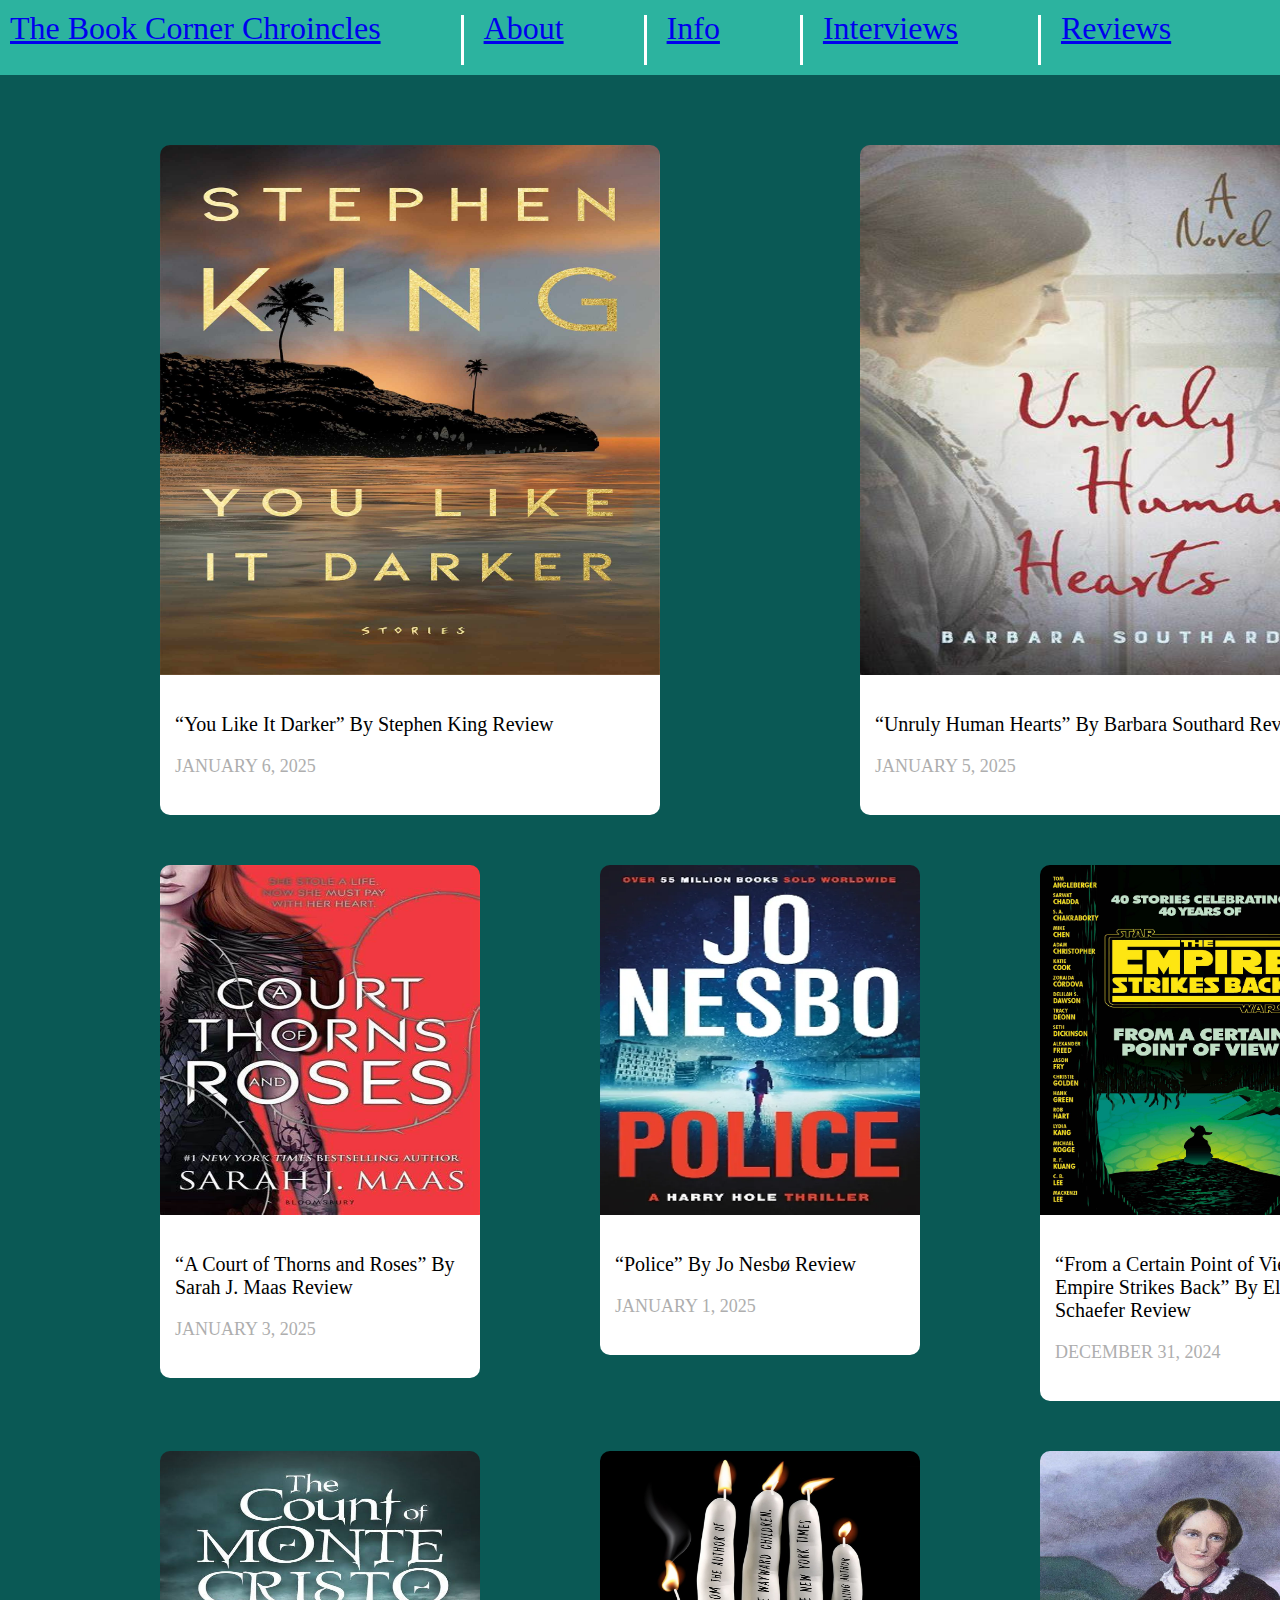
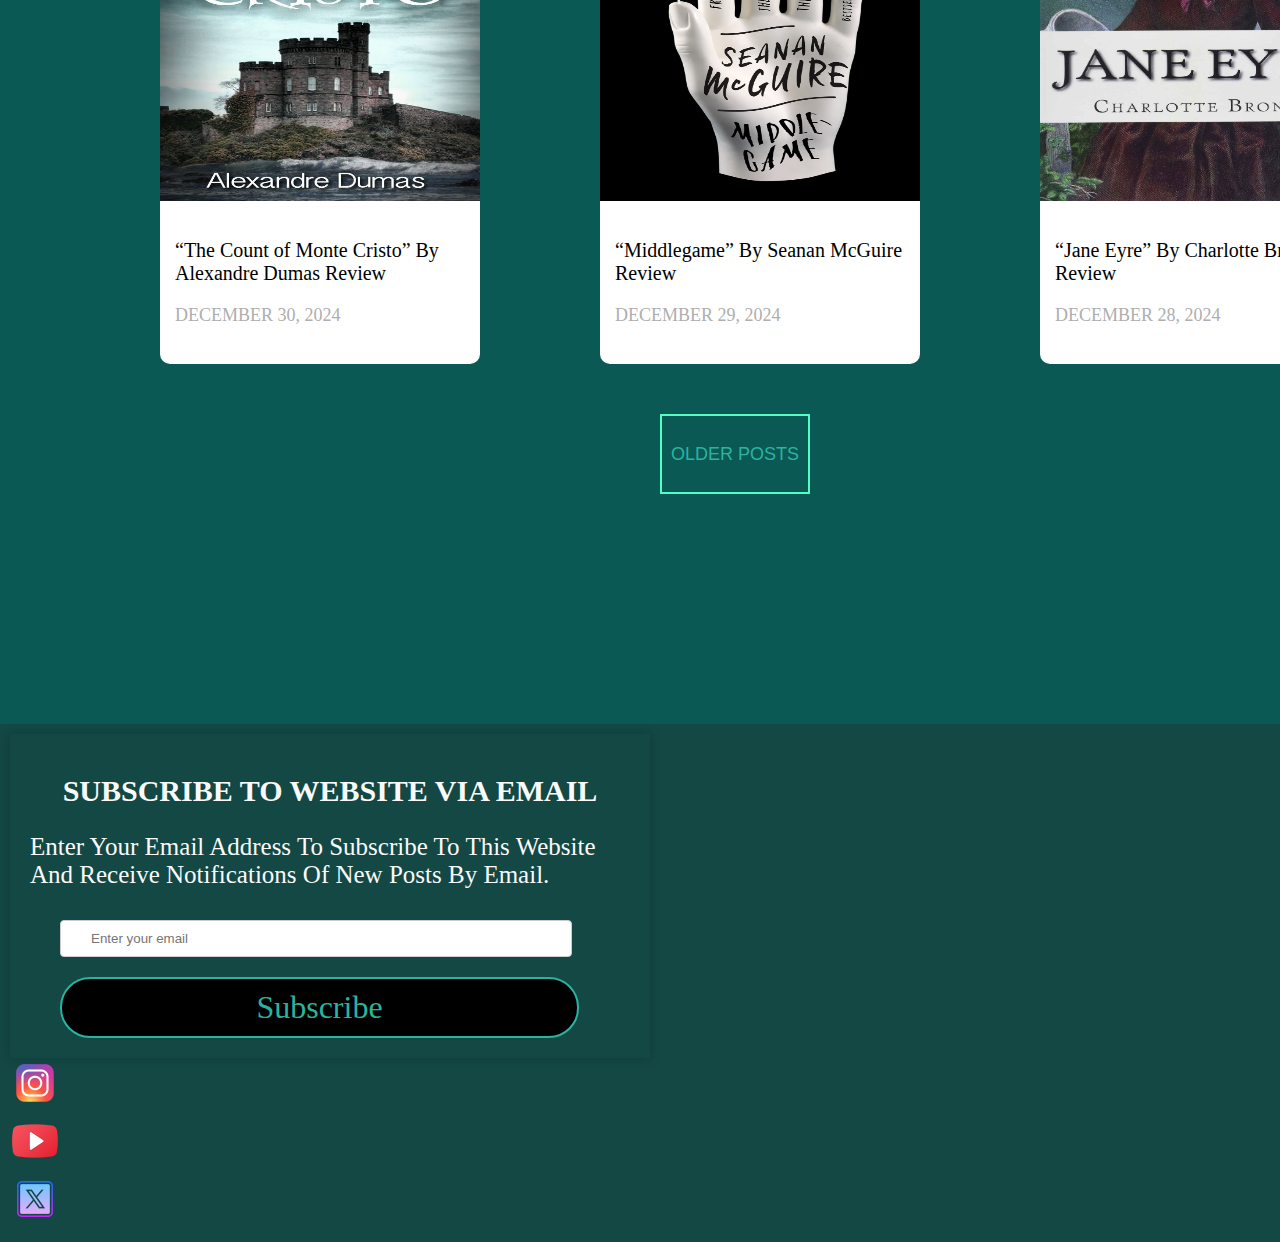
==== index.html @ 697e26f5 "Update index.html" ====
<!DOCTYPE html>
<html lang="en">

<head>
    <meta charset="UTF-8">
    <meta name="Home Page The Book Corner Chroincles" content="width=device-width, initial-scale=1.0">
    <link rel="preconnect" href="https://fonts.gstatic.com" crossorigin>
    <link type="text/css" rel="stylesheet" href="./css-files/header-body-footer.css">
    <link type="text/css" rel="stylesheet" href="./css-files/index.css">
    <link type="text/css" rel="stylesheet" href="./css-files/special-effects.css">
    <link type="text/css" rel="stylesheet" href="./css-files/optimize.css">
    <meta name="author" content="AKB">
    <title>Home Page The Book Corner Chroincles</title>
</head>

<body>

    <!-- HEADER CODE -->
    <header class="page-header">
        <div class="header-name-thing">
            <a href="./index.html">The Book Corner Chroincles</a>
        </div>
        <div class="right-side-header">
            <!-- DECOR -->
            <div class="decor-section">
                <div class="vl"></div>
            </div>
            <!-- ABOUT -->
            <div class="about-header-button">
                <a href="./html-files/about.html">About</a>
            </div>
            <!-- DECOR -->
            <div class="decor-section">
                <div class="vl"></div>
            </div>
            <!-- INFO -->
            <div class="info-header-button">
                <a href="./html-files/info.html">Info</a>
            </div>
            <!-- DECOR -->
            <div class="decor-section">
                <div class="vl"></div>
            </div>
            <!-- INTERVIEWS -->
            <div class="interviews-header-button">
                <a href="./html-files/interviews.html">Interviews</a>
            </div>
            <!-- DECOR -->
            <div class="decor-section">
                <div class="vl"></div>
            </div>
            <!-- REVIEWS -->
            <div class="reviews-header-button">
                <a href="./html-files/reviews.html">Reviews</a>
            </div>
        </div>
    </header>

    <!-- BODY CODE -->
    <main class="page-body">

        <!-- Newest Posts Container -->
        <article class="big-boxes-containter">

            <!-- YOU LIKE IT DARKER -->
            <div class="box-one-large">
                <div class="image-container-large">
                    <img src="./media/books/book-revoew-one.jpg" alt="">
                </div>
                <div class="text-container-large">
                    <a href="./html-files/posts-files/you-like-it-darker.html">
                        <div class="main-body-of-container-large">
                            <p>“You Like It Darker” By Stephen King Review</p>
                        </div>
                        <div class="date-of-container-large">
                            <p>January 6, 2025</p>
                        </div>
                    </a>
                </div>
            </div>

            <!-- UNRULY HUMAN HEARTS -->
            <div class="box-two-large">
                <div class="image-container-large">
                    <img src="./media/books/book-review-two.jpg" alt="">
                </div>
                <div class="text-container-large">
                    <a href="./html-files/posts-files/unruly-human-hearts.html">
                        <div class="main-body-of-container-large">
                            <p>“Unruly Human Hearts” By Barbara Southard Review</p>
                        </div>
                        <div class="date-of-container-large">
                            <p>January 5, 2025</p>
                        </div>
                    </a>
                </div>
            </div>

        </article>

        <!-- 2 CONTAINER -->
        <article class="box-container-two">

            <!-- A COURT OF TORNS AND ROSES -->
            <div class="box-three-normal">
                <div class="image-container-normal">
                    <img src="./media/books/book-review-three.jpg" alt="">
                </div>
                <div class="text-container-normal">
                    <a href="./html-files/posts-files/a-court-of-torns-and-roses.html">
                        <div class="main-body-of-container-normal">
                            <p>“A Court of Thorns and Roses” By Sarah J. Maas Review</p>
                        </div>
                        <div class="date-of-container-normal">
                            <p>January 3, 2025</p>
                        </div>
                    </a>
                </div>
            </div>

            <!-- THE POLICE -->
            <div class="box-four-normal">
                <div class="image-container-normal">
                    <img src="./media/books/book-review-four.webp" alt="">
                </div>
                <div class="text-container-normal">
                    <a href="./html-files/posts-files/the-police.html">
                        <div class="main-body-of-container-normal">
                            <p>“Police” By Jo Nesbø Review</p>
                        </div>
                        <div class="date-of-container-normal">
                            <p>January 1, 2025</p>
                        </div>
                    </a>
                </div>
            </div>

            <!--THE EMPIRE STRIKES BACK  -->
            <div class="box-five-normal">
                <div class="image-container-normal">
                    <img src="./media/books/book-review-five.jpg" alt="">
                </div>
                <div class="text-container-normal">
                    <a href="./html-files/posts-files/the-empire-strikes-back.html">
                        <div class="main-body-of-container-normal">
                            <p>“From a Certain Point of View: The Empire Strikes Back” By Elizabeth Schaefer Review</p>
                        </div>
                        <div class="date-of-container-normal">
                            <p>December 31, 2024</p>
                        </div>
                    </a>
                </div>
            </div>

        </article>

        <article class="box-container-three">
            
            <!-- THE COUNT OF MONTE CRISTO -->
            <div class="box-six-normal">
                <div class="image-container-normal">
                    <img src="./media/books/book-review-six.jpg" alt="">
                </div>
                <div class="text-container-normal">
                    <a href="./html-files/posts-files/the-count-of-monte-cristo.html">
                        <div class="main-body-of-container-normal">
                            <p>“The Count of Monte Cristo” By Alexandre Dumas Review</p>
                        </div>
                        <div class="date-of-container-normal">
                            <p>December 30, 2024</p>
                        </div>
                    </a>
                </div>
            </div>

            <!-- MIDDLEGAME -->
            <div class="box-seven-normal">
                <div class="image-container-normal">
                    <img src="./media/books/book-review-seven.jpg" alt="">
                </div>
                <div class="text-container-normal">
                    <a href="./html-files/posts-files/middlegame.html">
                        <div class="main-body-of-container-normal">
                            <p>“Middlegame” By Seanan McGuire Review</p>
                        </div>
                        <div class="date-of-container-normal">
                            <p>DECEMBER 29, 2024</p>
                        </div>
                    </a>
                </div>
            </div>

            <!-- JANE EYRE -->
            <div class="box-eight-normal">
                <div class="image-container-normal">
                    <img src="./media/books/book-review-eight.jpg" alt="">
                </div>
                <div class="text-container-normal">
                    <a href="./html-files/posts-files/jane-eyre.html">
                        <div class="main-body-of-container-normal">
                            <p>“Jane Eyre” By Charlotte Brontë Review</p>
                        </div>
                        <div class="date-of-container-normal">
                            <p>DECEMBER 28, 2024</p>
                        </div>
                    </a>
                </div>
            </div>

        </article>

        <!-- BUTTON THING -->
        <button id="showMoreBtn">Older Posts</button>

        <article class="hidden-posts">
            <div class="box-container-four">

                <!-- HARD TIMES -->
                <div class="box-nine-normal hidden">
                    <div class="image-container-normal">
                        <img src="./media/books/book-review-nine.jpg" alt="">
                    </div>
                    <div class="text-container-normal">
                        <a href="./html-files/posts-files/hard-times.html">
                            <div class="main-body-of-container-normal">
                                <p>“Hard Times” By Charles Dickens Review</p>
                            </div>
                            <div class="date-of-container-normal">
                                <p>December 27, 2024</p>
                            </div>
                        </a>
                    </div>
                </div>

                <!-- IN A DARK PLACE -->
                <div class="box-teen-normal hidden">
                    <div class="image-container-normal">
                        <img src="./media/books/post-review-teen.jpg" alt="">
                    </div>
                    <div class="text-container-normal">
                        <a href="./html-files/posts-files/in-a-dark-place.html">
                            <div class="main-body-of-container-normal">
                                <p>“In a Dark Place” By Lorraine Warren & Ed Warren Review</p>
                            </div>
                            <div class="date-of-container-normal">
                                <p>December 26, 2024</p>
                            </div>
                        </a>
                    </div>
                </div>

                <!-- CARI MORA -->
                <div class="box-eleven-normal hidden">
                    <div class="image-container-normal">
                        <img src="./media/books/book-review-eleven.jpg" alt="">
                    </div>
                    <div class="text-container-normal">
                        <a href="./html-files/posts-files/cari-mora.html">
                            <div class="main-body-of-container-normal">
                                <p>“Cari Mora” By Thomas Harris Review</p>
                            </div>
                            <div class="date-of-container-normal">
                                <p>December 25, 2024</p>
                            </div>
                        </a>
                    </div>
                </div>

            </div>
        </article>

        <article class="hidden-posts">
            <div class="box-container-five">

                <!-- THE HAUNTED -->
                <div class="box-twelve-normal hidden">
                    <div class="image-container-normal">
                        <img src="./media/books/book-review-twelve.jpg" alt="">
                    </div>
                    <div class="text-container-normal">
                        <a href="./html-files/posts-files/the-haunted.html">
                            <div class="main-body-of-container-normal">
                                <p>“The Haunted: One Family’s Nightmare” By Robert Curran & Ed Warren & Lorraine Warren Review</p>
                            </div>
                            <div class="date-of-container-normal">
                                <p>December 23, 2024</p>
                            </div>
                        </a>
                    </div>
                </div>

                <!-- A BRIEF HISTORY OF TIME -->
                <div class="box-thirten-normal hidden">
                    <div class="image-container-normal">
                        <img src="./media/books/book-review-thirten.jpeg" alt="">
                    </div>
                    <div class="text-container-normal">
                        <a href="./html-files/posts-files/brief-history-of-time.html">
                            <div class="main-body-of-container-normal">
                                <p>“A Brief History of Time” By Stephen Hawking Review</p>
                            </div>
                            <div class="date-of-container-normal">
                                <p>December 22, 2024</p>
                            </div>
                        </a>
                    </div>
                </div>

                <!-- BRIEF ANSWERS TO THE BIG QUESTIONS  -->
                <div class="box-fourteen-normal hidden">
                    <div class="image-container-normal">
                        <img src="./media/books/book-review-fourteen.jpg" alt="">
                    </div>
                    <div class="text-container-normal">
                        <a href="./html-files/posts-files/brief-answers-to-the-big-questions.html">
                            <div class="main-body-of-container-normal">
                                <p>“Brief Answers to the Big Questions” By Stephen Hawking Review</p>
                            </div>
                            <div class="date-of-container-normal">
                                <p>December 21, 2024</p>
                            </div>
                        </a>
                    </div>
                </div>

            </div>
        </article>

        <article class="hidden-posts">
            <div class="box-container-six">

                <!-- GHOST HUNTERS -->
                <div class="box-fifteen-normal hidden">
                    <div class="image-container-normal">
                        <img src="./media/books/book-review-fifteen.jpeg" alt="">
                    </div>
                    <div class="text-container-normal">
                        <a href="./html-files/posts-files/ghost-hunters.html">
                            <div class="main-body-of-container-normal">
                                <p>“Ghost Hunters” By Lorraine Warren & Ed Warren &  Robert David Chase Review</p>
                            </div>
                            <div class="date-of-container-normal">
                                <p>December 20, 2024</p>
                            </div>
                        </a>
                    </div>
                </div>

                <!--SPACEMAN  -->
                <div class="box-sixteen-normal hidden">
                    <div class="image-container-normal">
                        <img src="./media/books/book-review-sixteen.jpeg" alt="">
                    </div>
                    <div class="text-container-normal">
                        <a href="./html-files/posts-files/spaceman.html">
                            <div class="main-body-of-container-normal">
                                <p>“Spaceman: An Astronaut’s Unlikely Journey to Unlock the Secrets of the Universe” By Mike Massimino Review</p>
                            </div>
                            <div class="date-of-container-normal">
                                <p>December 19, 2024</p>
                            </div>
                        </a>
                    </div>
                </div>

                <!-- PHANTOM -->
                <div class="box-seventeen-normal hidden">
                    <div class="image-container-normal">
                        <img src="./media/books/book-review-seventeen.jpg" alt="">
                    </div>
                    <div class="text-container-normal">
                        <a href="./html-files/posts-files/phantom.html">
                            <div class="main-body-of-container-normal">
                                <p>“Phantom” By Jo Nesbø Review</p>
                            </div>
                            <div class="date-of-container-normal">
                                <p>December 18, 2024</p>
                            </div>
                        </a>
                    </div>
                </div>

            </div>
        </article>

    </main>

    <!-- FOOTER CODE-->
    <footer class="page-footer">

        <!-- SUBSCRIBE FILED THING-->
        <div class="email-sub-footer">
            <div class="subscription-form">
                <h1>Subscribe to website via email</h1>
                <p>Enter your email address to subscribe to this website and receive notifications of new posts by email.</p>
                <input type="email" id="email" placeholder="Enter your email" required>
                <br>
                <div id="subscribe-link" class="subscribe-link">Subscribe</div>
            </div>
        </div>

        <!-- SOCIAL MEDIA LINKS -->
        <div class="social-media-links-footer">
            <!--INSTAGRAM-->
            <div class="insta-link-section-footer">
                <a href="#" target="_blank">
                    <img src="./media/icons/insta-icon.png" alt="">
                </a>
            </div>
            <!-- YOTUBE -->
            <div class="yotube-link-section-footer">
                <a href="#" target="_blank">
                    <img src="./media/icons/youttube-icon.png" alt="">
                </a>
            </div>
            <!-- X -->
            <div class="x-link-section-fotter">
                <a href="#" target="_blank">
                    <img src="./media/icons/x-icon.png" alt="">
                </a>
            </div>
        </div>
    </footer>

</body>

<script src="./js-files/header-footer.js"></script>
<script src="./js-files/index-page-functions.js"></script>
</html>
---- css-files/header-body-footer.css ----
/*STICKY FOOTER AND HEADER*/
html, body {
    box-sizing: border-box;
    height: 100%;
    padding: 0;
    margin: 0;
    background-color: #0A5955; /* 2. Same as header and footer, does not worj in codepen*/
  }
  
  body {
    /*min-height: 100%; /* Use if set on container, not body */
    font-size: 2rem;
    display: flex;
    flex-direction: column;
  }
  
  header.page-header, footer.page-footer {
    flex-grow: 0; /* 0. Only takes the place it needs */
    flex-shrink: 0;
    color: #fafafa;
    padding: 10px;
  }

  header.page-header {
    background-color: #2CB39F;
  }

  footer.page-footer {
    background-color: #134845;
  }
  
  main.page-body {
    flex-grow: 1; /* 1. Let main take all available space */
    padding: 0 10px;
    background-color: #0A5955;
    color: black;
  }

/* END STICKY FOOTER AND HEADER*/

.vl {
    border-left: 3px solid #ffffff;
    height: 50px;
    margin-left: 80px;
    margin-top: 5px;
  }

.page-header, .right-side-header {
    display: flex;
}

.about-header-button, .info-header-button, .interviews-header-button, .reviews-header-button {
  margin-left: 20px;
}

/* FOTTER */

.subscription-form {
  padding: 20px;
  box-shadow: 0 0 10px rgba(0, 0, 0, 0.2);
  text-align: left;
  width: 600px;
}

input[type="email"] {
  padding: 10px;
  padding-left: 30px;
  padding-right: 30px;
  width: 450px;
  margin-bottom: 10px;
  border: 1px solid #ccc;
  border-radius: 4px;
  margin-left: 30px;
}

.subscribe-link {
  display: inline-block;
  padding: 10px 15px;
  width: 485px;
  text-align: center;
  background: #000000;
  color: #2CB39F;
  border-radius: 5px;
  cursor: pointer;
  margin-left: 30px;
  margin-top: 10px;
  border-radius: 30px;
  border: 2px solid #2CB39F;
}

.subscribe-link:hover {
  background: #218838;
}

.subscription-form h1 {
  font-size: 30px;
  text-transform: uppercase;
  text-align: center;
}

.subscription-form p {
  font-size: 25px;
  text-transform: capitalize;
}
---- css-files/index.css ----
/* COMMON CODE FOR INDEX PAGE */
.big-boxes-containter, .box-container-two, .box-container-three, .box-container-four, .box-container-five, .box-container-six {
    display: flex;
}

.main-body-of-container-large, .main-body-of-container-normal {
    font-size: 20px;
    padding-top: 20px;
    padding-left: 15px;
    padding-right: 15px;
    color: black;
}

.date-of-container-large, .date-of-container-normal {
    font-size: 18px;
    padding-bottom: 20px;
    color: #aeaeae;
    text-transform: uppercase;
    padding-left: 15px;
}

.box-four-normal, .box-five-normal, .box-seven-normal, .box-eight-normal, .box-teen-normal, .box-eleven-normal, .box-thirten-normal, .box-fourteen-normal, .box-sixteen-normal, .box-seventeen-normal {
    margin-left: 120px;
}

.box-container-two, .box-container-three, .box-container-four, .box-container-five, .box-container-six  {
    margin-top: 50px;
    margin-left: 150px;
}

.image-container-normal img, .image-container-large img {
    border-radius: 10px 10px 0 0;
}

.text-container-large, .text-container-normal {
    border-radius: 0px 0px 10px 10px;
}

.text-container-large a, .text-container-normal a {
    text-decoration: none;
}

/* END COMMON CODE FOR INDEX PAGE */

/* LARGE BOXES */

.big-boxes-containter {
    margin-top: 70px;
}

.text-container-large {
    background-color: #ffffff;
    width: 500px;
    text-align: left;
    margin-top: -10px;
}

.big-boxes-containter {
    margin-left: 150px;
}

.box-two-large {
    margin-left: 200px;
}

.image-container-large img {
    width: 500px;
    height: 530px;
}

/*  END LARGE BOXES */

/* NORMAL BOXES */

.text-container-normal {
    background-color: #ffffff;
    width: 320px;
    text-align: left;
    margin-top: -10px;
}

.image-container-normal img {
    width: 320px;
    height: 350px;
}

/* END NORMAL BOXES */

.hidden {
    display: none;
}

/* BUTTON DESIGN */
button {
    width: 150px;
    height: 80px;
    font-size: 18px;
    text-transform: uppercase;
    margin-top: 50px;
    margin-bottom: 80px;
    margin-left: 650px;
    background-color: #0A5955;
    border: 2px solid rgb(82, 254, 197);
    color: #2CB39F;
}
---- css-files/special-effects.css ----
button:hover {
    background-color: #2CB39F;
    color: #ffffff;
}
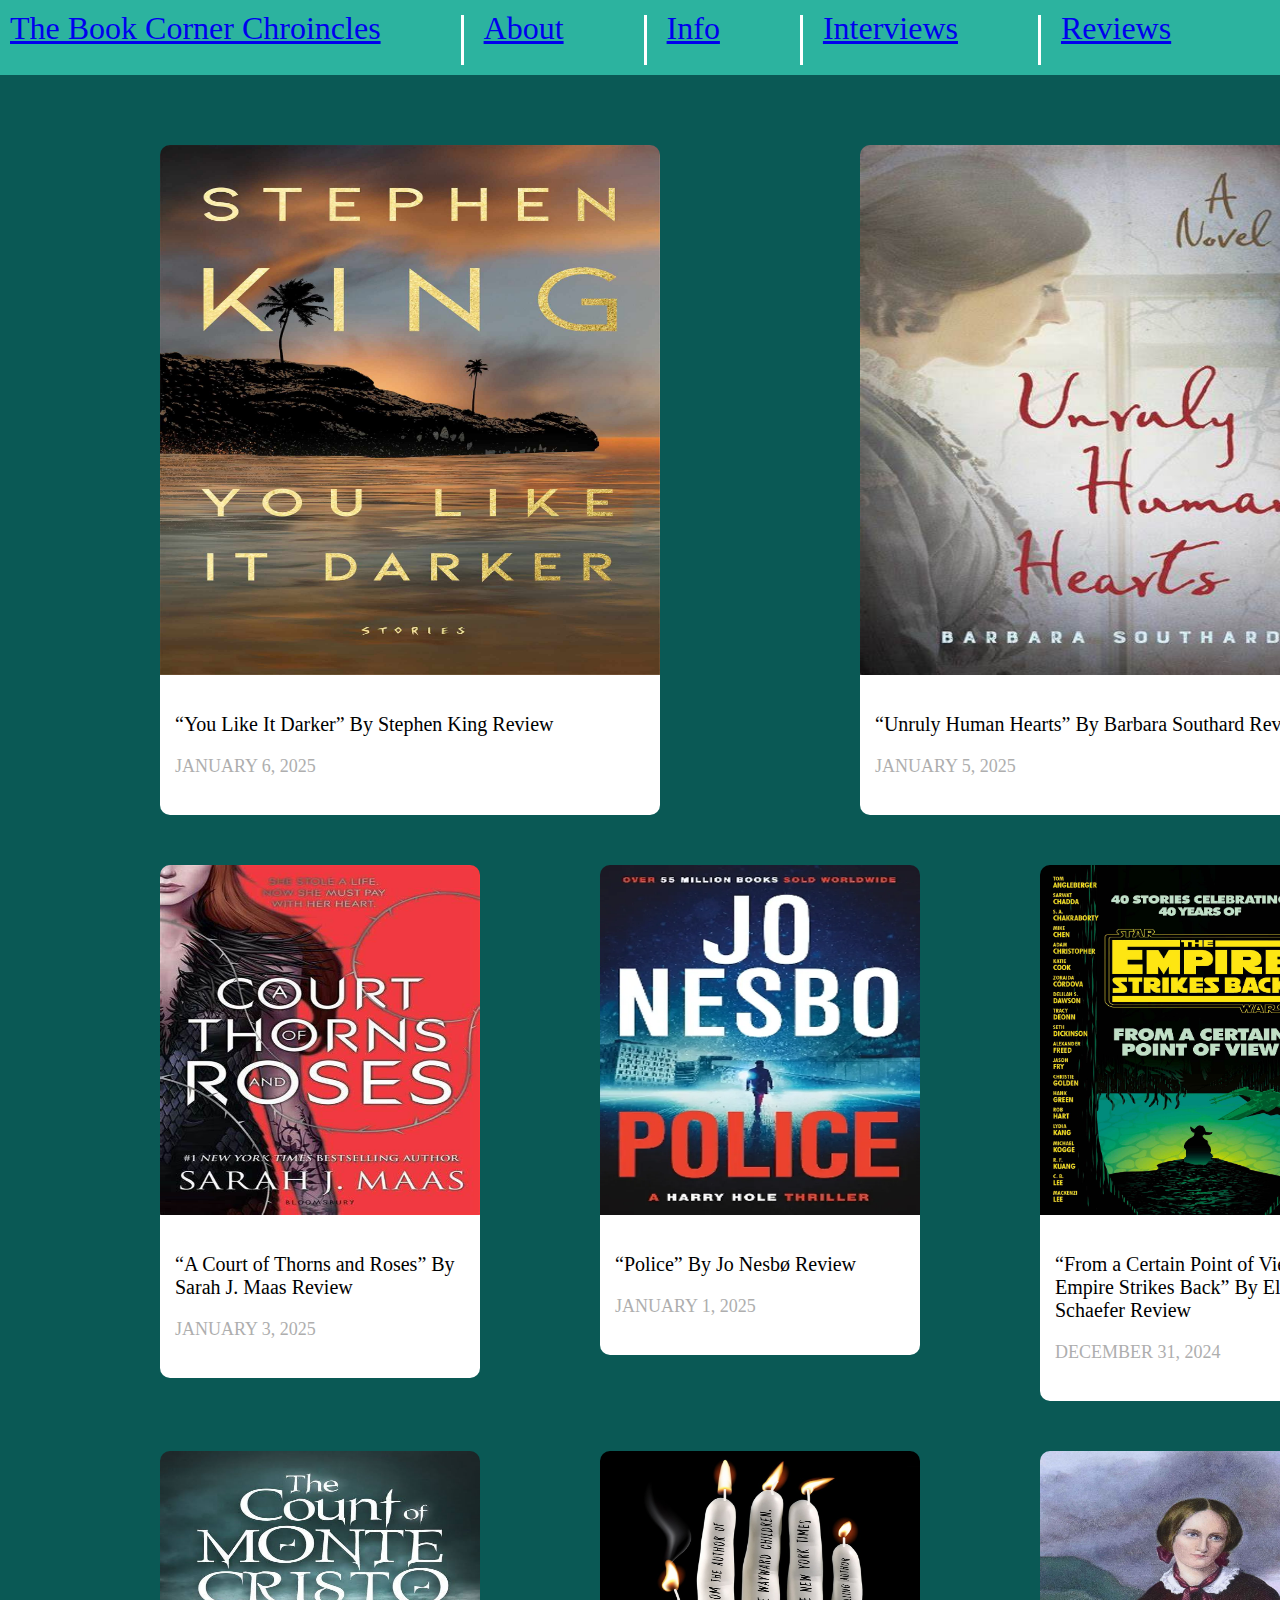
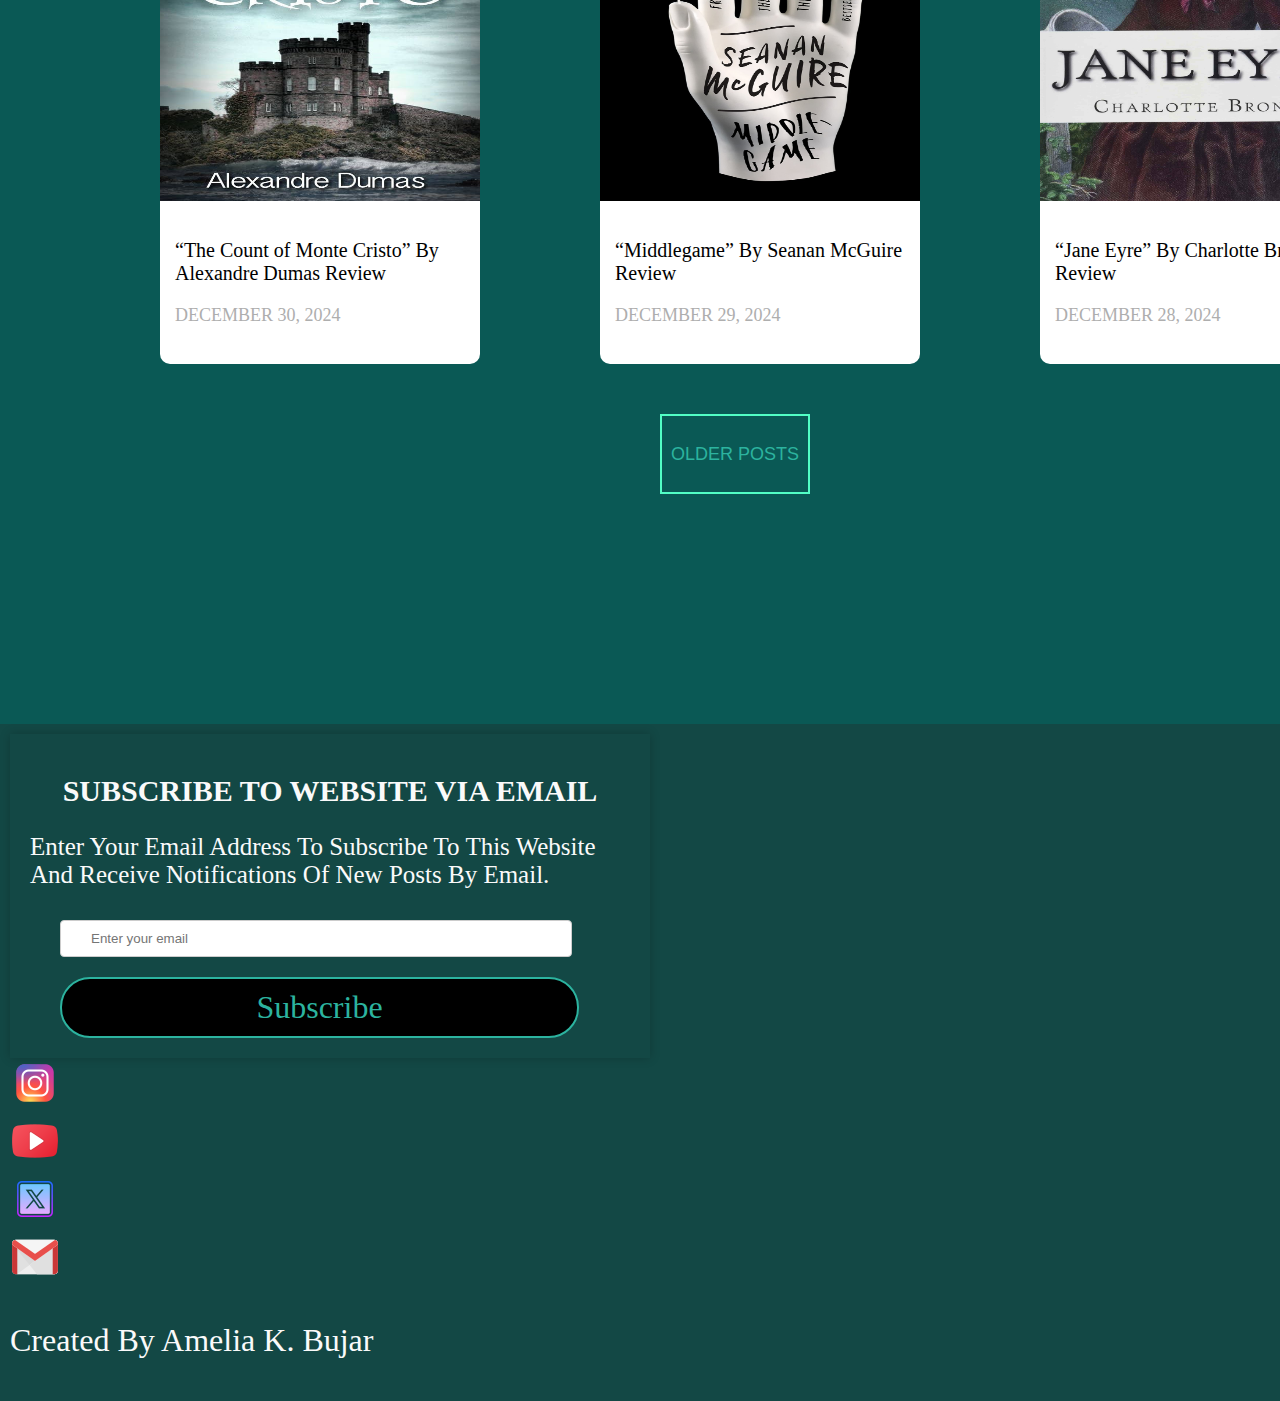
==== commit 09407475: "Update index.html" ====
--- a/index.html
+++ b/index.html
@@ -399,25 +399,38 @@
             </div>
         </div>
 
-        <!-- SOCIAL MEDIA LINKS -->
-        <div class="social-media-links-footer">
-            <!--INSTAGRAM-->
-            <div class="insta-link-section-footer">
-                <a href="#" target="_blank">
-                    <img src="./media/icons/insta-icon.png" alt="">
-                </a>
-            </div>
-            <!-- YOTUBE -->
-            <div class="yotube-link-section-footer">
-                <a href="#" target="_blank">
-                    <img src="./media/icons/youttube-icon.png" alt="">
-                </a>
-            </div>
-            <!-- X -->
-            <div class="x-link-section-fotter">
-                <a href="#" target="_blank">
-                    <img src="./media/icons/x-icon.png" alt="">
-                </a>
+        <div class="two-sections-in-one-footer">
+            <!-- SOCIAL MEDIA LINKS -->
+            <div class="social-media-links-footer">
+                <!--INSTAGRAM-->
+                <div class="insta-link-section-footer">
+                    <a href="#" target="_blank">
+                        <img src="./media/icons/insta-icon.png" alt="">
+                    </a>
+                </div>
+                <!-- YOTUBE -->
+                <div class="yotube-link-section-footer">
+                    <a href="#" target="_blank">
+                        <img src="./media/icons/youttube-icon.png" alt="">
+                    </a>
+                </div>
+                <!-- X -->
+                <div class="x-link-section-fotter">
+                    <a href="#" target="_blank">
+                        <img src="./media/icons/x-icon.png" alt="">
+                    </a>
+                </div>
+                <!-- GMAIL -->
+                <div class="gmail-link-section-footer">
+                    <a href="#" target="_blank">
+                        <img src="./media/icons/gmail-icon.png" alt="">
+                   </a>
+                </div>
+            </div>
+
+            <!-- COPYRIGHT SHIT -->
+            <div class="copyright-subsection-footer">
+                <p>Created By Amelia K. Bujar</p>
             </div>
         </div>
     </footer>
--- a/css-files/header-body-footer.css
+++ b/css-files/header-body-footer.css
@@ -89,7 +89,8 @@
 }
 
 .subscribe-link:hover {
-  background: #218838;
+  background: #2CB39F;
+  color: #000000;
 }
 
 .subscription-form h1 {
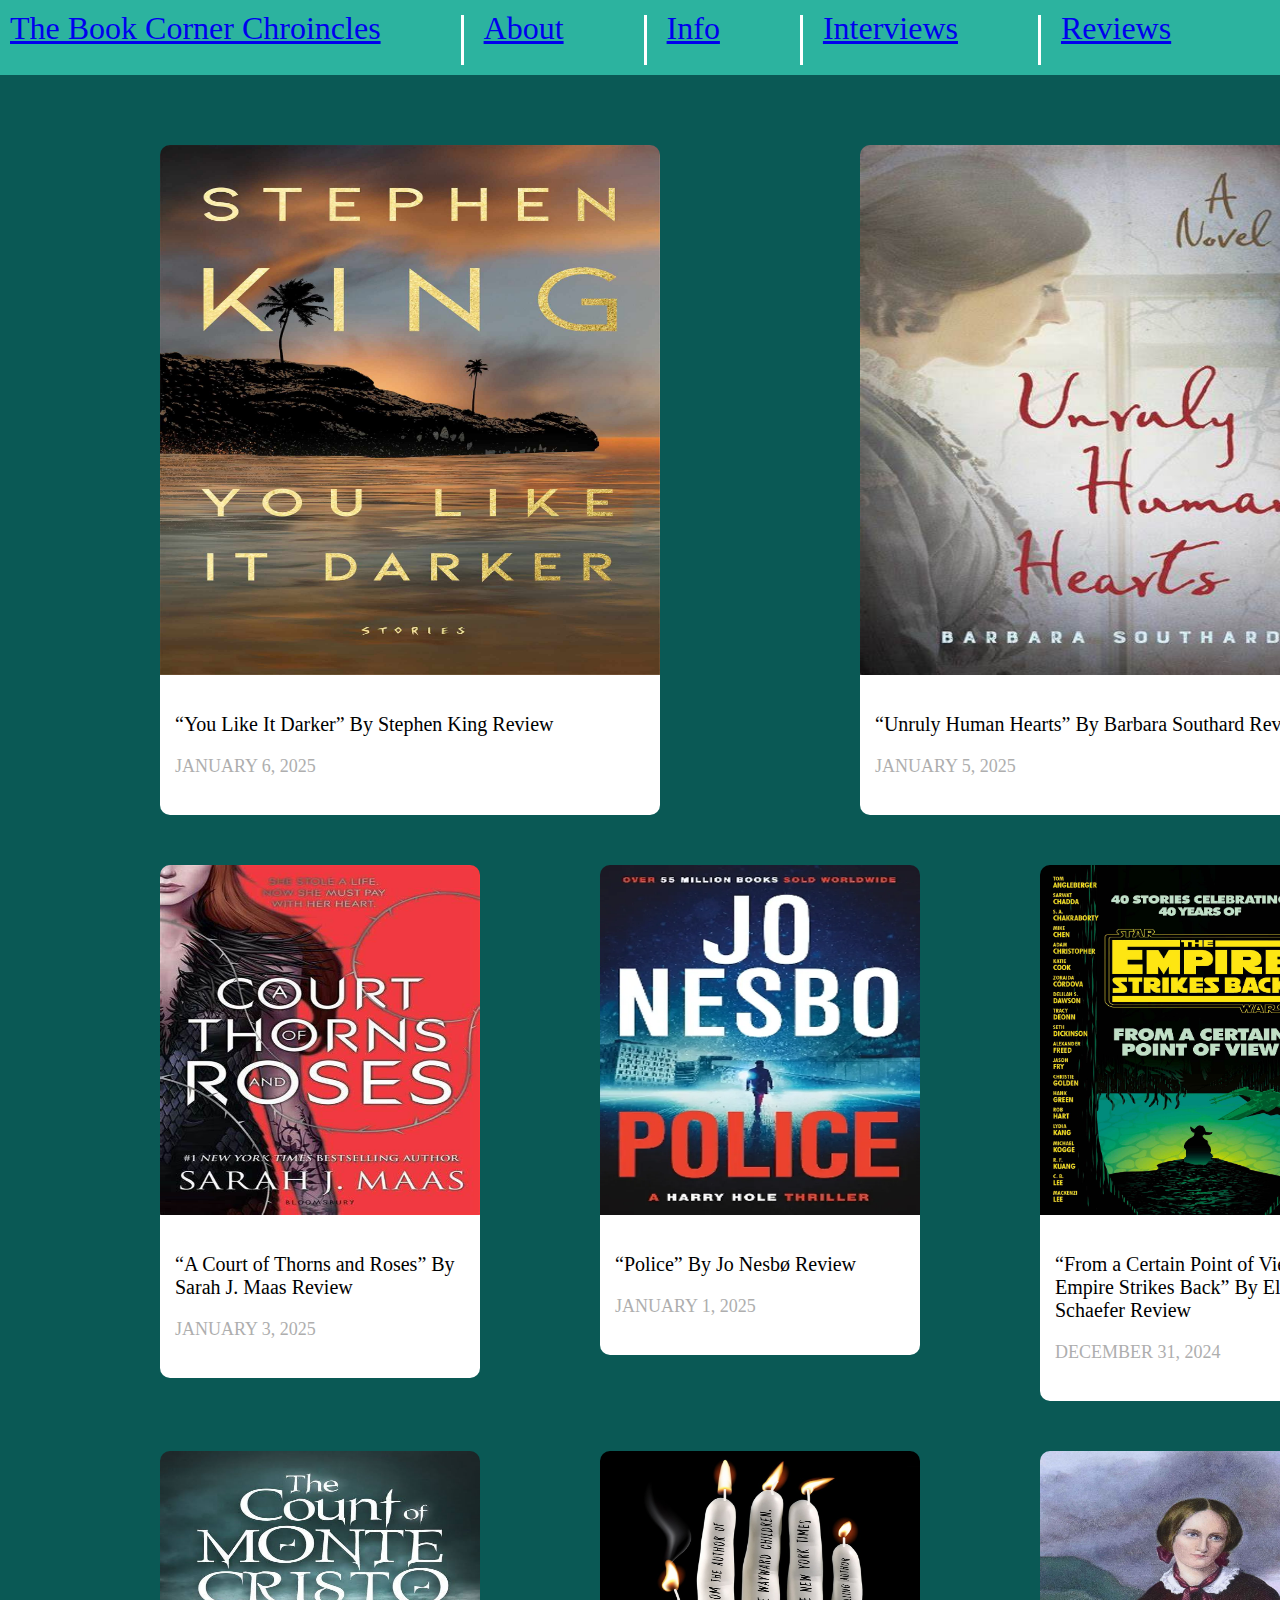
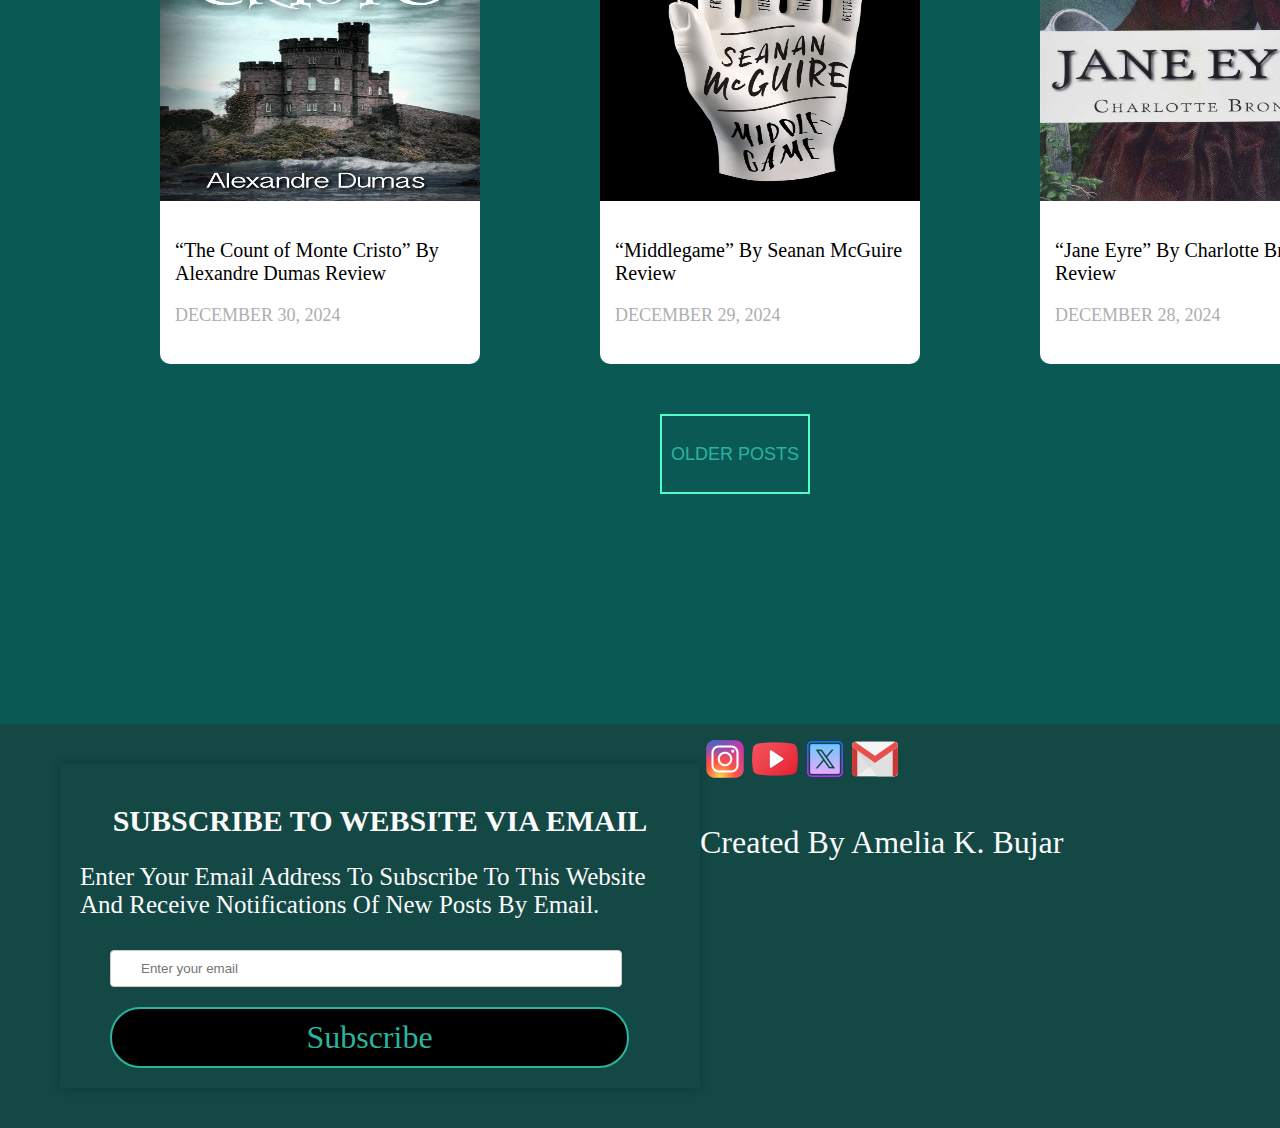
==== commit ab4f4739: "Update index.html" ====
--- a/index.html
+++ b/index.html
@@ -432,6 +432,7 @@
             <div class="copyright-subsection-footer">
                 <p>Created By Amelia K. Bujar</p>
             </div>
+            
         </div>
     </footer>
 
--- a/css-files/header-body-footer.css
+++ b/css-files/header-body-footer.css
@@ -60,6 +60,9 @@
   box-shadow: 0 0 10px rgba(0, 0, 0, 0.2);
   text-align: left;
   width: 600px;
+  margin-left: 50px;
+  margin-top: 30px;
+  margin-bottom: 30px;
 }
 
 input[type="email"] {
@@ -102,4 +105,8 @@
 .subscription-form p {
   font-size: 25px;
   text-transform: capitalize;
+}
+
+.page-footer, .social-media-links-footer {
+  display: flex;
 }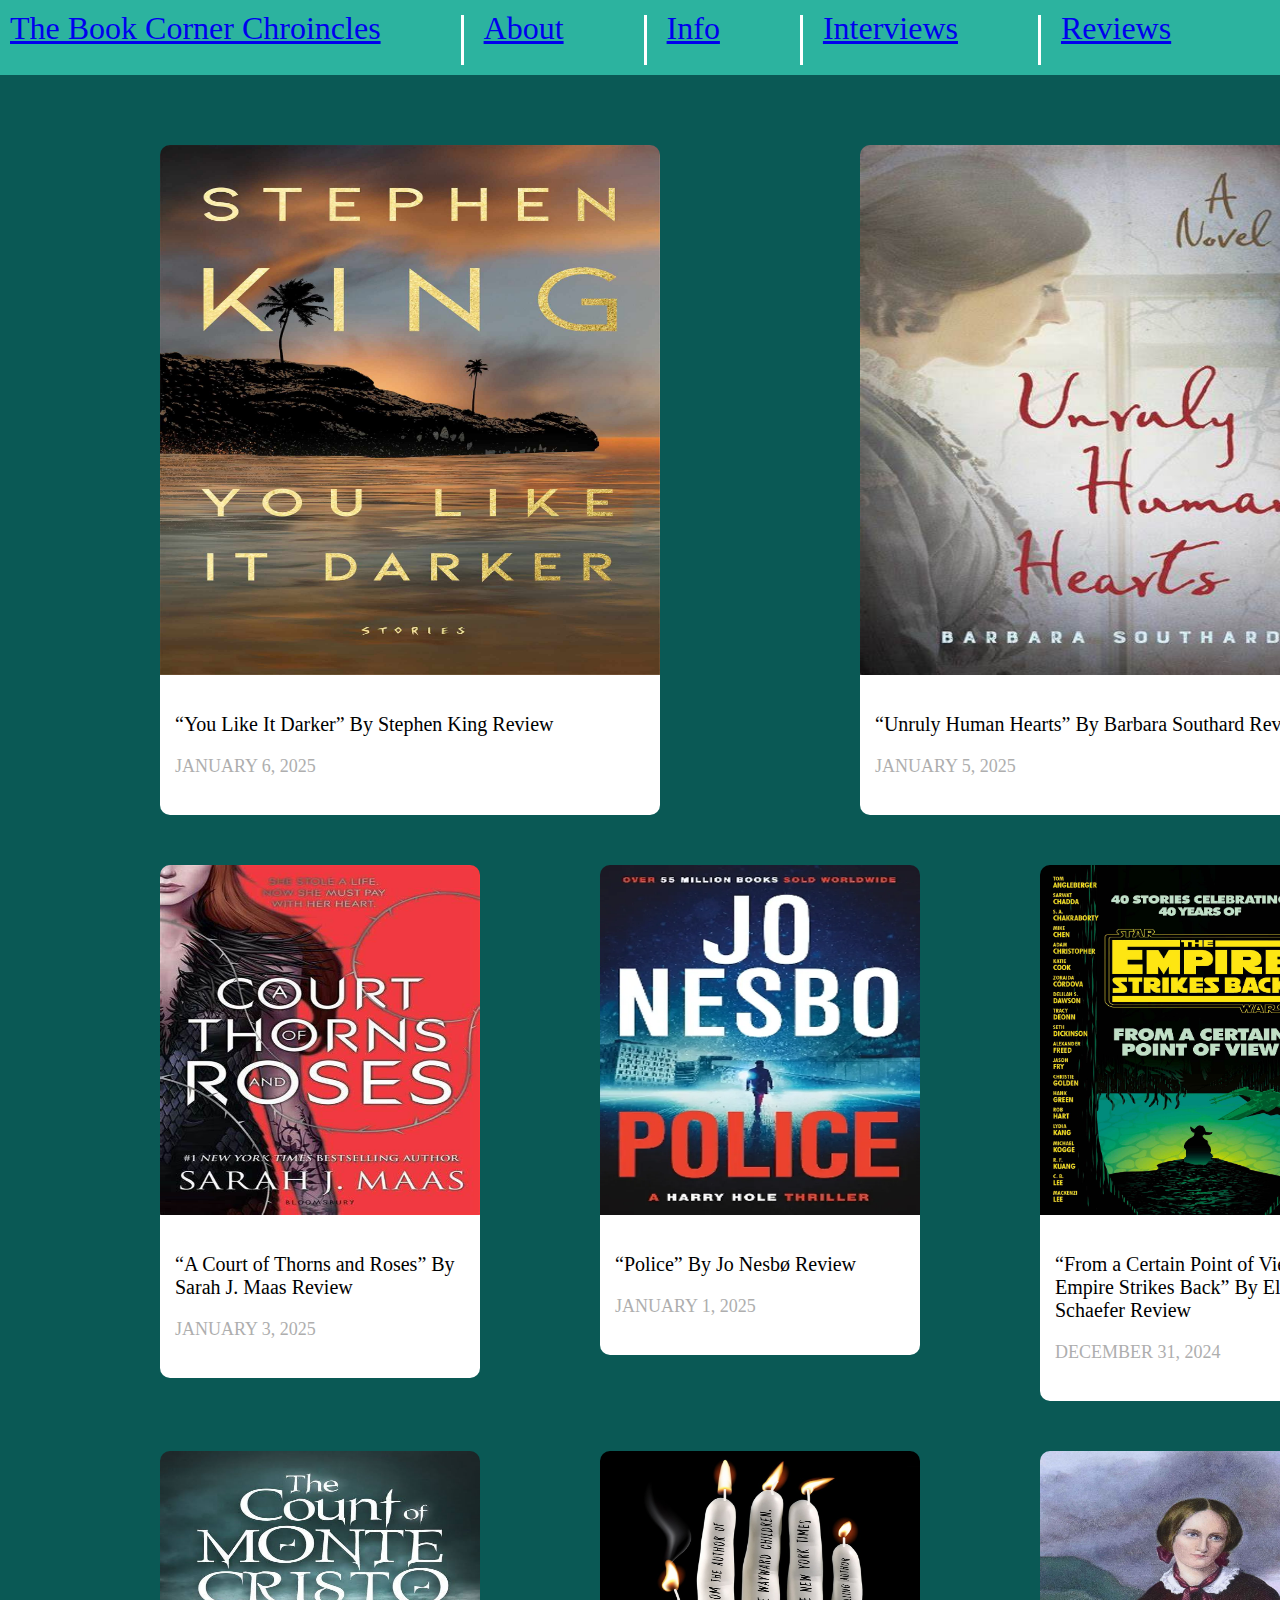
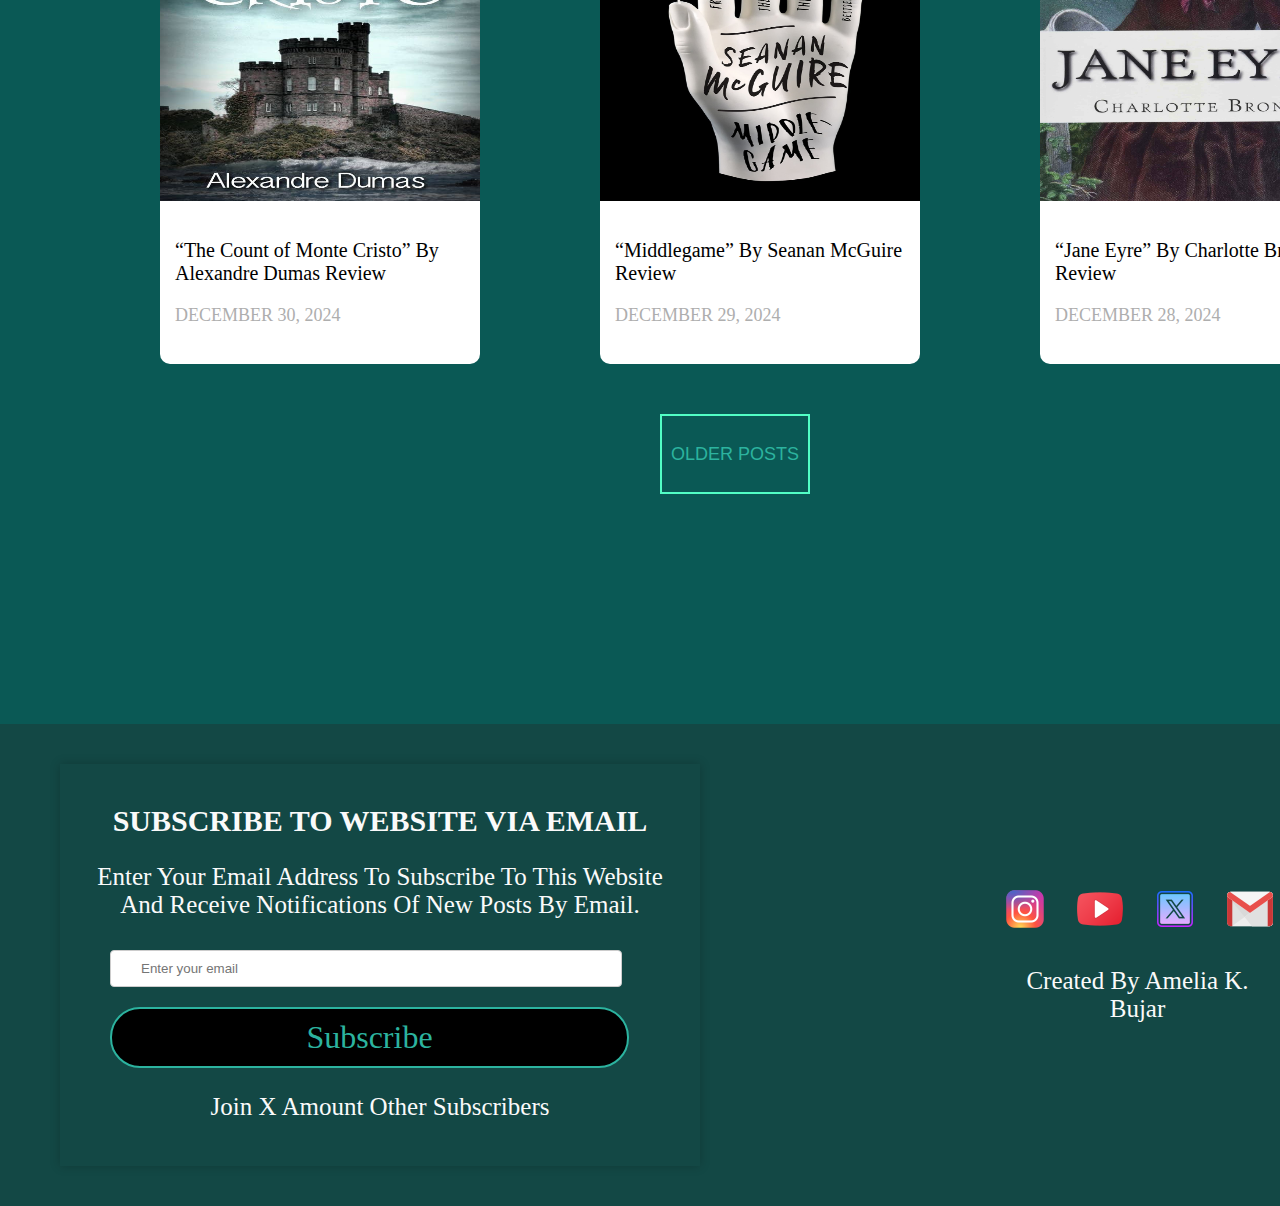
==== commit ef6e3400: "Update index.html" ====
--- a/index.html
+++ b/index.html
@@ -396,6 +396,7 @@
                 <input type="email" id="email" placeholder="Enter your email" required>
                 <br>
                 <div id="subscribe-link" class="subscribe-link">Subscribe</div>
+                <p>Join X Amount Other Subscribers</p>
             </div>
         </div>
 
@@ -404,25 +405,25 @@
             <div class="social-media-links-footer">
                 <!--INSTAGRAM-->
                 <div class="insta-link-section-footer">
-                    <a href="#" target="_blank">
+                    <a href="https://www.instagram.com/ameliakbujar/" target="_blank">
                         <img src="./media/icons/insta-icon.png" alt="">
                     </a>
                 </div>
                 <!-- YOTUBE -->
                 <div class="yotube-link-section-footer">
-                    <a href="#" target="_blank">
+                    <a href="https://www.youtube.com/@politicsbooksandmeoffical" target="_blank">
                         <img src="./media/icons/youttube-icon.png" alt="">
                     </a>
                 </div>
                 <!-- X -->
                 <div class="x-link-section-fotter">
-                    <a href="#" target="_blank">
+                    <a href="https://x.com/AmeliaBujar" target="_blank">
                         <img src="./media/icons/x-icon.png" alt="">
                     </a>
                 </div>
                 <!-- GMAIL -->
                 <div class="gmail-link-section-footer">
-                    <a href="#" target="_blank">
+                    <a href="mailto:ameliakingabujar2002@gmail.com" target="_blank">
                         <img src="./media/icons/gmail-icon.png" alt="">
                    </a>
                 </div>
@@ -432,7 +433,7 @@
             <div class="copyright-subsection-footer">
                 <p>Created By Amelia K. Bujar</p>
             </div>
-            
+
         </div>
     </footer>
 
--- a/css-files/header-body-footer.css
+++ b/css-files/header-body-footer.css
@@ -102,11 +102,21 @@
   text-align: center;
 }
 
-.subscription-form p {
+.subscription-form p, .copyright-subsection-footer p {
   font-size: 25px;
   text-transform: capitalize;
+  text-align: center;
 }
 
 .page-footer, .social-media-links-footer {
   display: flex;
+}
+
+.two-sections-in-one-footer {
+  margin-left: 300px;
+  margin-top: 150px;
+}
+
+.yotube-link-section-footer, .x-link-section-fotter, .gmail-link-section-footer {
+  margin-left: 25px;
 }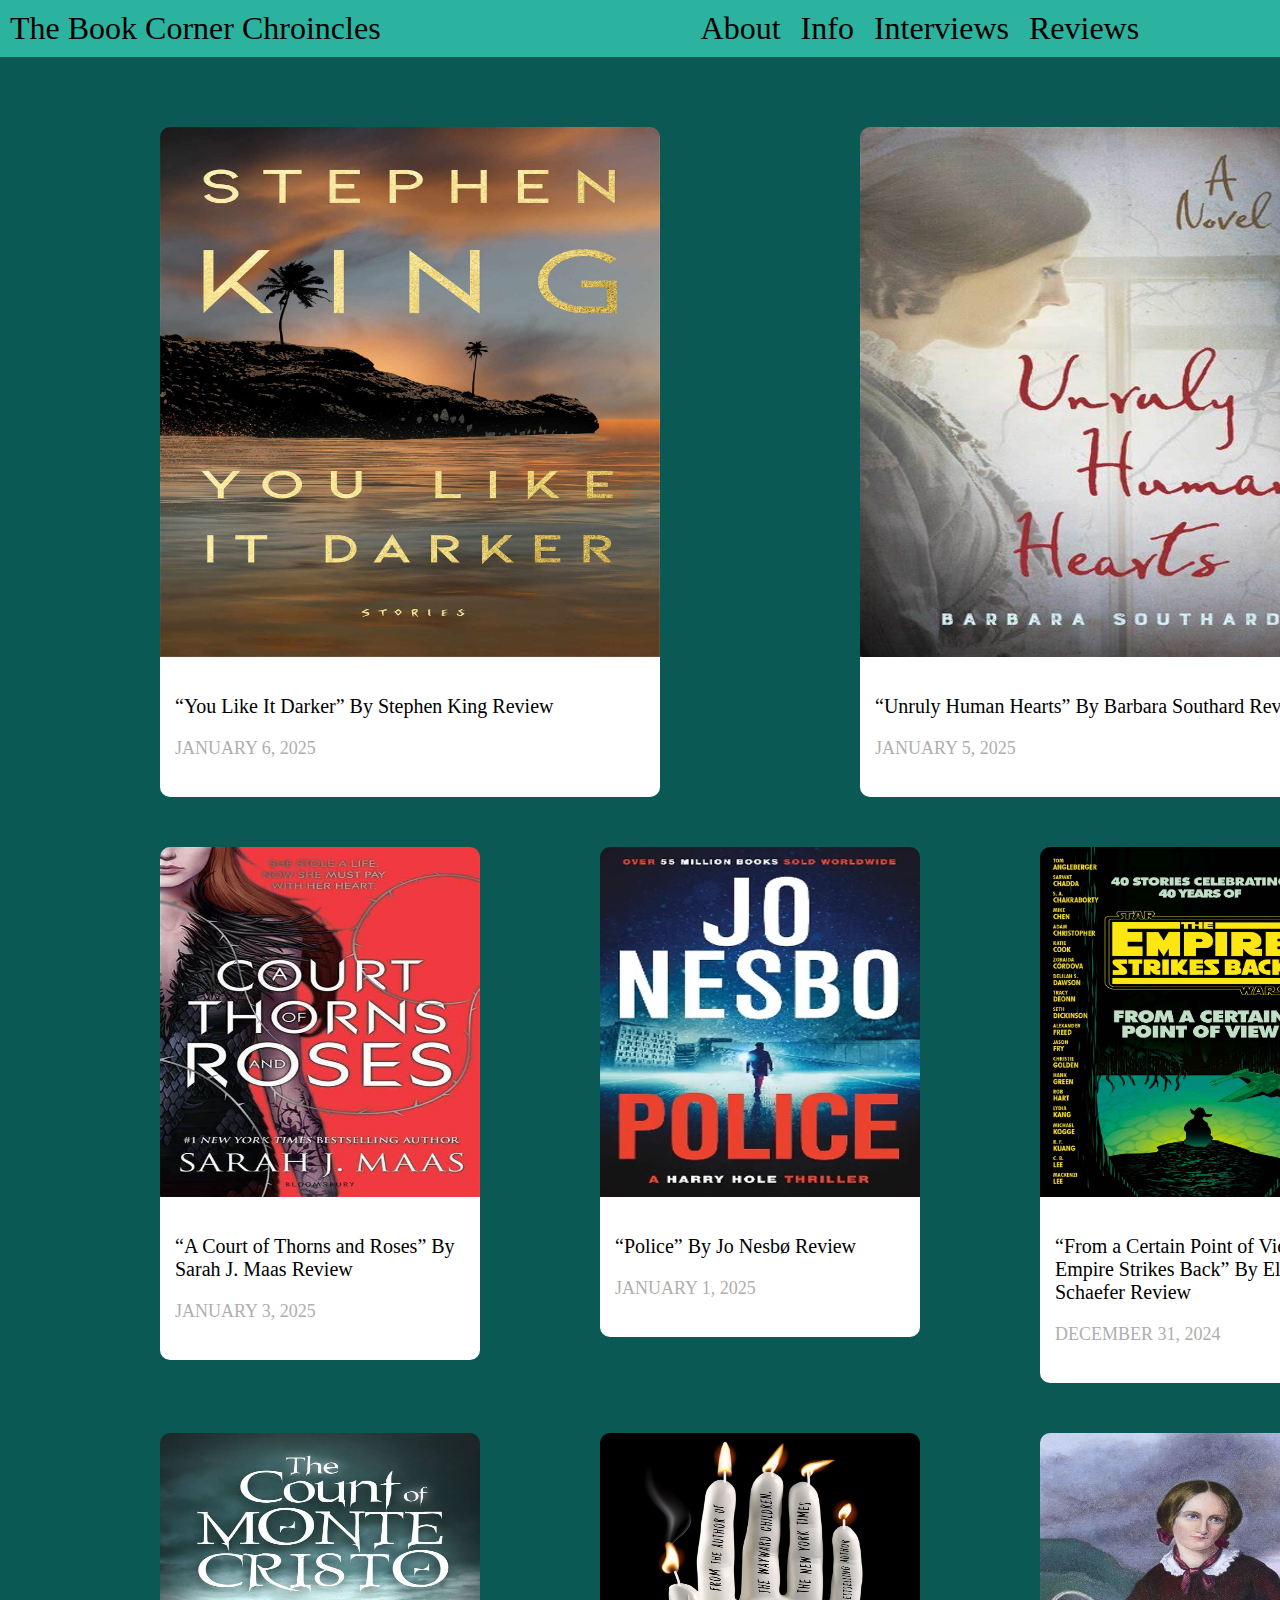
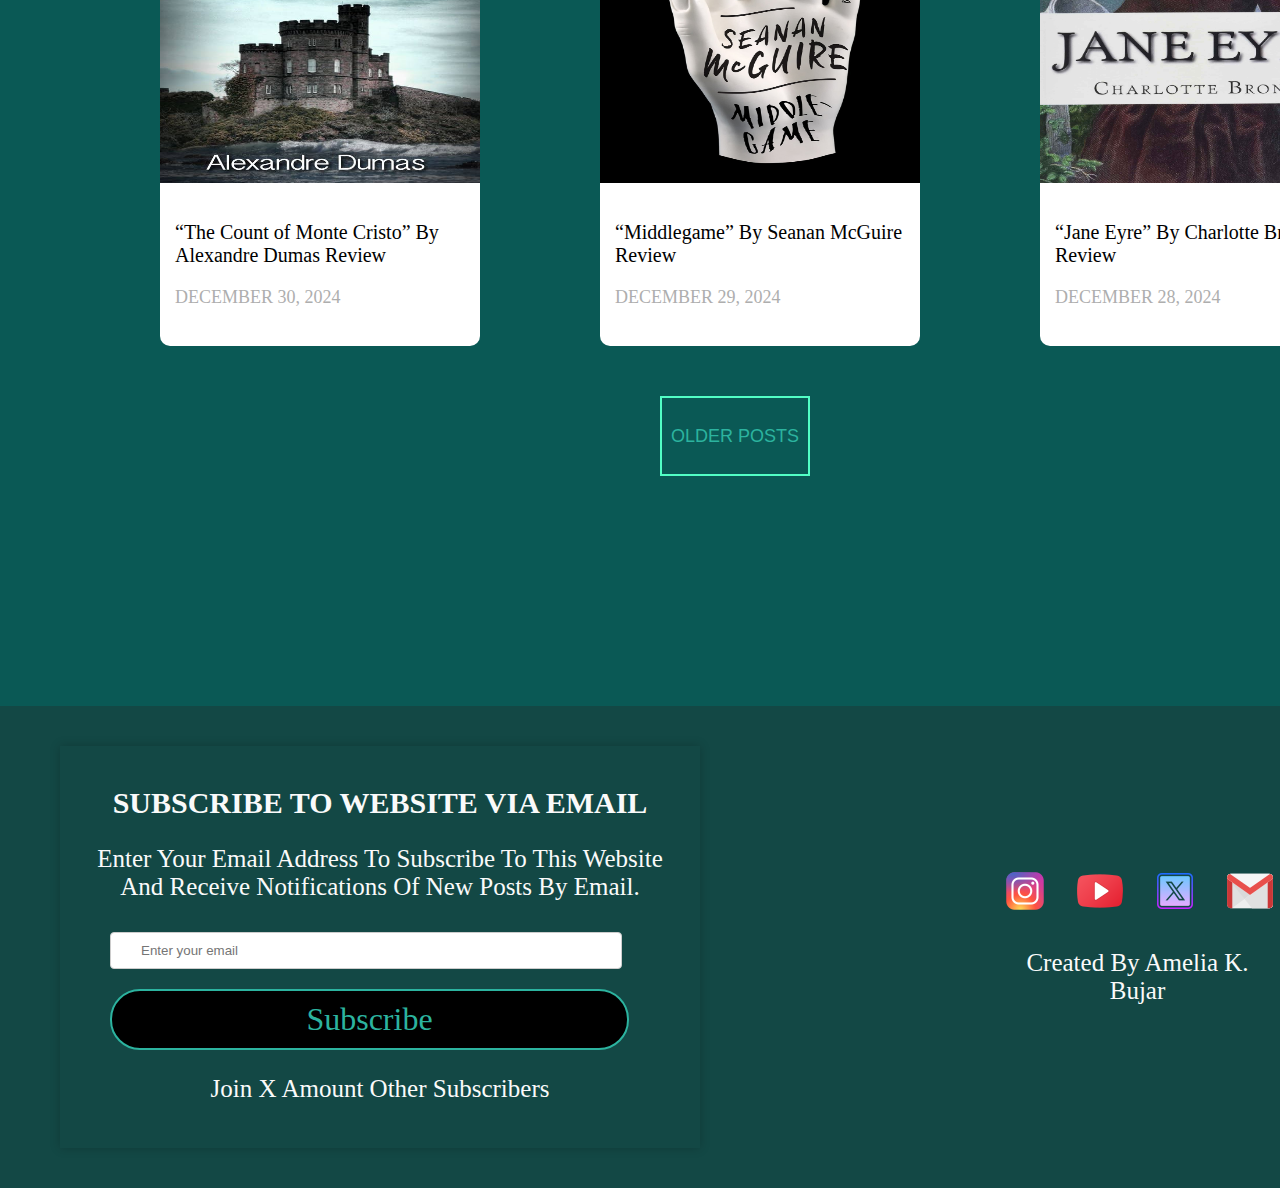
==== commit 995beb7d: "Update index.html" ====
--- a/index.html
+++ b/index.html
@@ -4,7 +4,7 @@
 <head>
     <meta charset="UTF-8">
     <meta name="Home Page The Book Corner Chroincles" content="width=device-width, initial-scale=1.0">
-    <link rel="preconnect" href="https://fonts.gstatic.com" crossorigin>
+    <link href="https://fonts.googleapis.com/css2?family=Agdasima:wght@400;700&family=Anton&family=Bebas+Neue&family=Dancing+Script:wght@400..700&family=Edu+AU+VIC+WA+NT+Hand:wght@400..700&family=Grey+Qo&family=Kalnia+Glaze:wght@100..700&family=League+Script&family=Libre+Baskerville:ital,wght@0,400;0,700;1,400&family=Playwrite+DK+Loopet:wght@100..400&family=Whisper&display=swap" rel="stylesheet">
     <link type="text/css" rel="stylesheet" href="./css-files/header-body-footer.css">
     <link type="text/css" rel="stylesheet" href="./css-files/index.css">
     <link type="text/css" rel="stylesheet" href="./css-files/special-effects.css">
@@ -21,33 +21,17 @@
             <a href="./index.html">The Book Corner Chroincles</a>
         </div>
         <div class="right-side-header">
-            <!-- DECOR -->
-            <div class="decor-section">
-                <div class="vl"></div>
-            </div>
             <!-- ABOUT -->
             <div class="about-header-button">
                 <a href="./html-files/about.html">About</a>
             </div>
-            <!-- DECOR -->
-            <div class="decor-section">
-                <div class="vl"></div>
-            </div>
             <!-- INFO -->
             <div class="info-header-button">
                 <a href="./html-files/info.html">Info</a>
             </div>
-            <!-- DECOR -->
-            <div class="decor-section">
-                <div class="vl"></div>
-            </div>
             <!-- INTERVIEWS -->
             <div class="interviews-header-button">
                 <a href="./html-files/interviews.html">Interviews</a>
-            </div>
-            <!-- DECOR -->
-            <div class="decor-section">
-                <div class="vl"></div>
             </div>
             <!-- REVIEWS -->
             <div class="reviews-header-button">
@@ -85,7 +69,7 @@
                     <img src="./media/books/book-review-two.jpg" alt="">
                 </div>
                 <div class="text-container-large">
-                    <a href="./html-files/posts-files/unruly-human-hearts.html">
+                    <a href="./html-files/posts-files/you-like-it-darker.html">
                         <div class="main-body-of-container-large">
                             <p>“Unruly Human Hearts” By Barbara Southard Review</p>
                         </div>
@@ -107,7 +91,7 @@
                     <img src="./media/books/book-review-three.jpg" alt="">
                 </div>
                 <div class="text-container-normal">
-                    <a href="./html-files/posts-files/a-court-of-torns-and-roses.html">
+                    <a href="./html-files/posts-files/you-like-it-darker.html">
                         <div class="main-body-of-container-normal">
                             <p>“A Court of Thorns and Roses” By Sarah J. Maas Review</p>
                         </div>
@@ -124,7 +108,7 @@
                     <img src="./media/books/book-review-four.webp" alt="">
                 </div>
                 <div class="text-container-normal">
-                    <a href="./html-files/posts-files/the-police.html">
+                    <a href="./html-files/posts-files/you-like-it-darker.html">
                         <div class="main-body-of-container-normal">
                             <p>“Police” By Jo Nesbø Review</p>
                         </div>
@@ -141,7 +125,7 @@
                     <img src="./media/books/book-review-five.jpg" alt="">
                 </div>
                 <div class="text-container-normal">
-                    <a href="./html-files/posts-files/the-empire-strikes-back.html">
+                    <a href="./html-files/posts-files/you-like-it-darker.html">
                         <div class="main-body-of-container-normal">
                             <p>“From a Certain Point of View: The Empire Strikes Back” By Elizabeth Schaefer Review</p>
                         </div>
@@ -162,7 +146,7 @@
                     <img src="./media/books/book-review-six.jpg" alt="">
                 </div>
                 <div class="text-container-normal">
-                    <a href="./html-files/posts-files/the-count-of-monte-cristo.html">
+                    <a href="./html-files/posts-files/you-like-it-darker.html"></a>
                         <div class="main-body-of-container-normal">
                             <p>“The Count of Monte Cristo” By Alexandre Dumas Review</p>
                         </div>
@@ -179,7 +163,7 @@
                     <img src="./media/books/book-review-seven.jpg" alt="">
                 </div>
                 <div class="text-container-normal">
-                    <a href="./html-files/posts-files/middlegame.html">
+                    <a href="./html-files/posts-files/you-like-it-darker.html">
                         <div class="main-body-of-container-normal">
                             <p>“Middlegame” By Seanan McGuire Review</p>
                         </div>
@@ -196,7 +180,7 @@
                     <img src="./media/books/book-review-eight.jpg" alt="">
                 </div>
                 <div class="text-container-normal">
-                    <a href="./html-files/posts-files/jane-eyre.html">
+                    <a href="./html-files/posts-files/you-like-it-darker.html">
                         <div class="main-body-of-container-normal">
                             <p>“Jane Eyre” By Charlotte Brontë Review</p>
                         </div>
@@ -221,7 +205,7 @@
                         <img src="./media/books/book-review-nine.jpg" alt="">
                     </div>
                     <div class="text-container-normal">
-                        <a href="./html-files/posts-files/hard-times.html">
+                        <a href="./html-files/posts-files/you-like-it-darker.html">
                             <div class="main-body-of-container-normal">
                                 <p>“Hard Times” By Charles Dickens Review</p>
                             </div>
@@ -238,7 +222,7 @@
                         <img src="./media/books/post-review-teen.jpg" alt="">
                     </div>
                     <div class="text-container-normal">
-                        <a href="./html-files/posts-files/in-a-dark-place.html">
+                        <a href="./html-files/posts-files/you-like-it-darker.html">
                             <div class="main-body-of-container-normal">
                                 <p>“In a Dark Place” By Lorraine Warren & Ed Warren Review</p>
                             </div>
@@ -255,7 +239,7 @@
                         <img src="./media/books/book-review-eleven.jpg" alt="">
                     </div>
                     <div class="text-container-normal">
-                        <a href="./html-files/posts-files/cari-mora.html">
+                        <a href="./html-files/posts-files/you-like-it-darker.html">
                             <div class="main-body-of-container-normal">
                                 <p>“Cari Mora” By Thomas Harris Review</p>
                             </div>
@@ -278,7 +262,7 @@
                         <img src="./media/books/book-review-twelve.jpg" alt="">
                     </div>
                     <div class="text-container-normal">
-                        <a href="./html-files/posts-files/the-haunted.html">
+                        <a href="./html-files/posts-files/you-like-it-darker.html">
                             <div class="main-body-of-container-normal">
                                 <p>“The Haunted: One Family’s Nightmare” By Robert Curran & Ed Warren & Lorraine Warren Review</p>
                             </div>
@@ -295,7 +279,7 @@
                         <img src="./media/books/book-review-thirten.jpeg" alt="">
                     </div>
                     <div class="text-container-normal">
-                        <a href="./html-files/posts-files/brief-history-of-time.html">
+                        <a href="./html-files/posts-files/you-like-it-darker.html">
                             <div class="main-body-of-container-normal">
                                 <p>“A Brief History of Time” By Stephen Hawking Review</p>
                             </div>
@@ -312,7 +296,7 @@
                         <img src="./media/books/book-review-fourteen.jpg" alt="">
                     </div>
                     <div class="text-container-normal">
-                        <a href="./html-files/posts-files/brief-answers-to-the-big-questions.html">
+                        <a href="./html-files/posts-files/you-like-it-darker.html">
                             <div class="main-body-of-container-normal">
                                 <p>“Brief Answers to the Big Questions” By Stephen Hawking Review</p>
                             </div>
@@ -335,7 +319,7 @@
                         <img src="./media/books/book-review-fifteen.jpeg" alt="">
                     </div>
                     <div class="text-container-normal">
-                        <a href="./html-files/posts-files/ghost-hunters.html">
+                        <a href="./html-files/posts-files/you-like-it-darker.html">
                             <div class="main-body-of-container-normal">
                                 <p>“Ghost Hunters” By Lorraine Warren & Ed Warren &  Robert David Chase Review</p>
                             </div>
@@ -352,7 +336,7 @@
                         <img src="./media/books/book-review-sixteen.jpeg" alt="">
                     </div>
                     <div class="text-container-normal">
-                        <a href="./html-files/posts-files/spaceman.html">
+                        <a href="./html-files/posts-files/you-like-it-darker.html">
                             <div class="main-body-of-container-normal">
                                 <p>“Spaceman: An Astronaut’s Unlikely Journey to Unlock the Secrets of the Universe” By Mike Massimino Review</p>
                             </div>
@@ -369,7 +353,7 @@
                         <img src="./media/books/book-review-seventeen.jpg" alt="">
                     </div>
                     <div class="text-container-normal">
-                        <a href="./html-files/posts-files/phantom.html">
+                        <a href="./html-files/posts-files/you-like-it-darker.html">
                             <div class="main-body-of-container-normal">
                                 <p>“Phantom” By Jo Nesbø Review</p>
                             </div>
--- a/css-files/header-body-footer.css
+++ b/css-files/header-body-footer.css
@@ -38,8 +38,17 @@
 
 /* END STICKY FOOTER AND HEADER*/
 
+.header-name-thing a, .right-side-header a {
+  color: #000000;
+  text-decoration: none;
+}
+
+.right-side-header {
+  margin-left: 300px;
+}
+
 .vl {
-    border-left: 3px solid #ffffff;
+    border-left: 3px solid #818181;
     height: 50px;
     margin-left: 80px;
     margin-top: 5px;
--- a/css-files/index.css
+++ b/css-files/index.css
@@ -102,4 +102,8 @@
     background-color: #0A5955;
     border: 2px solid rgb(82, 254, 197);
     color: #2CB39F;
+}
+
+.main-body-of-container-normal:hover, .date-of-container-normal:hover, .main-body-of-container-large:hover, .date-of-container-large:hover {
+    color: #2CB39F;
 }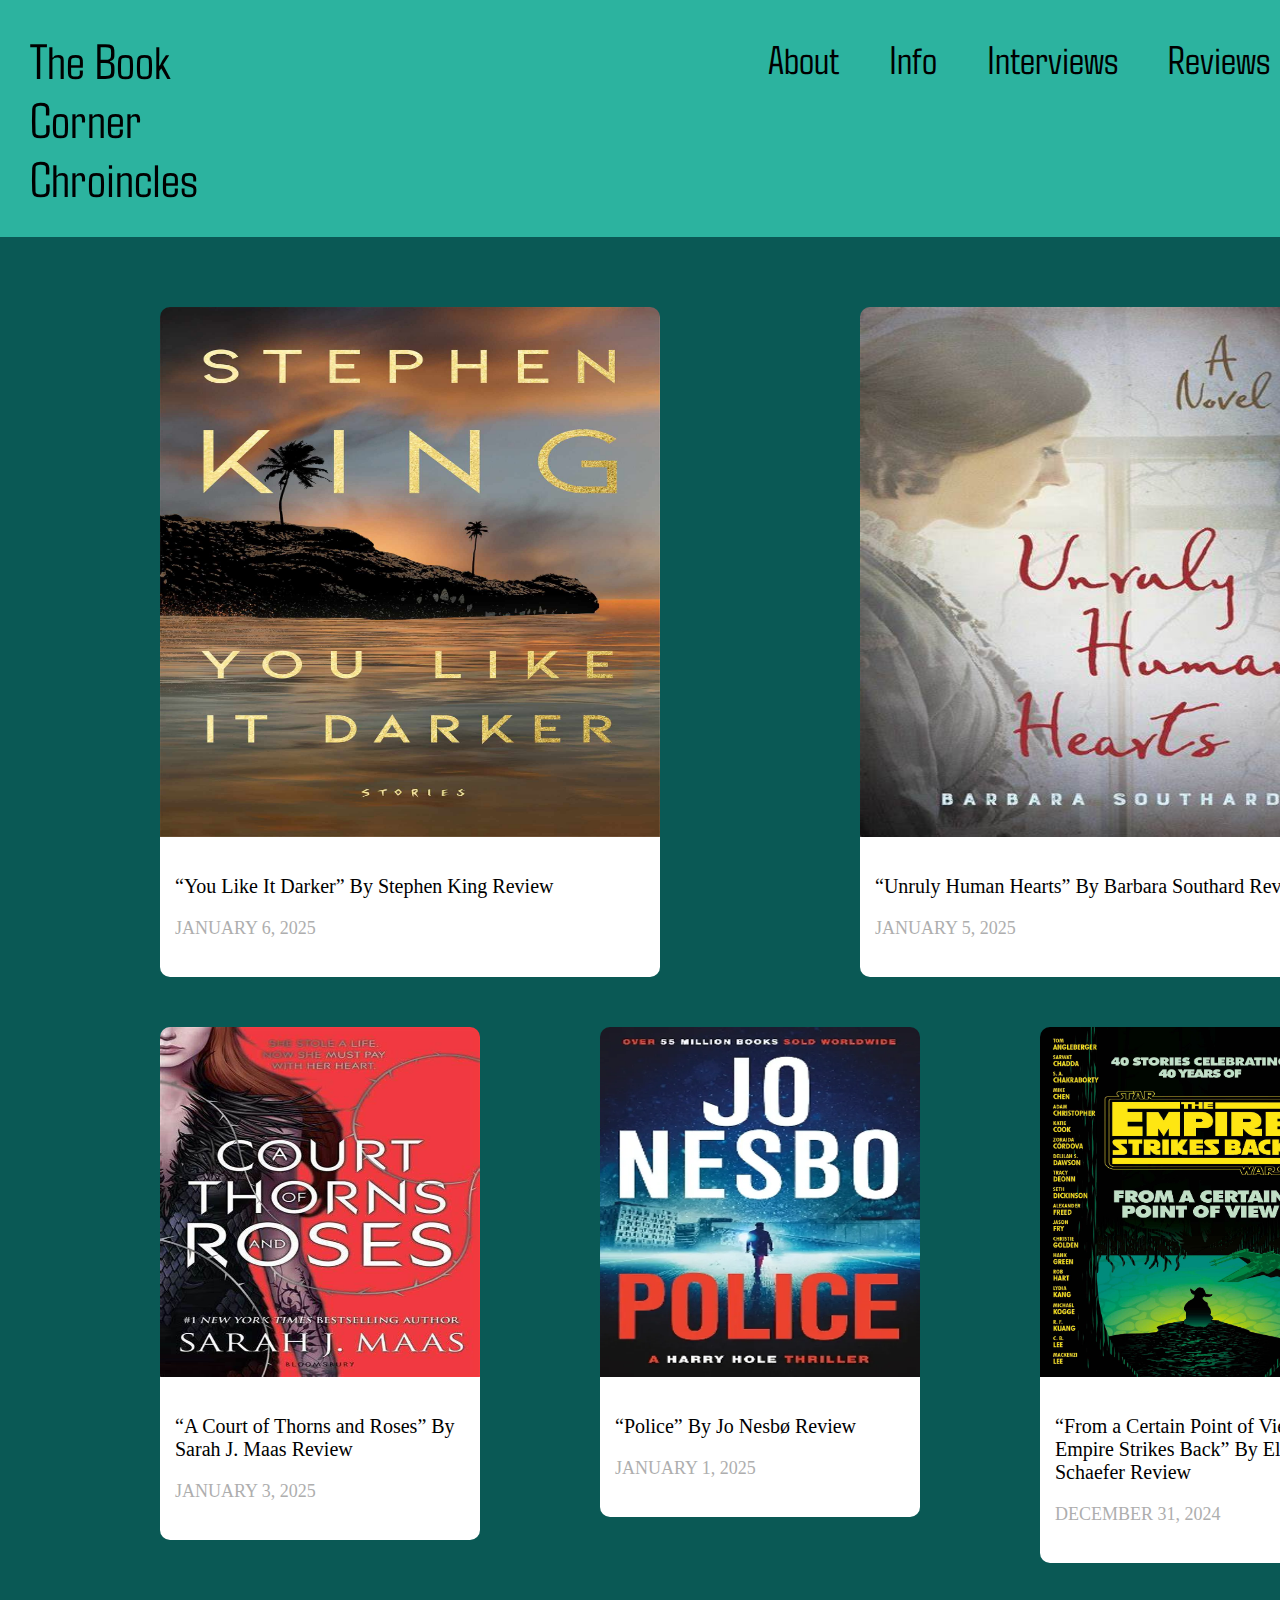
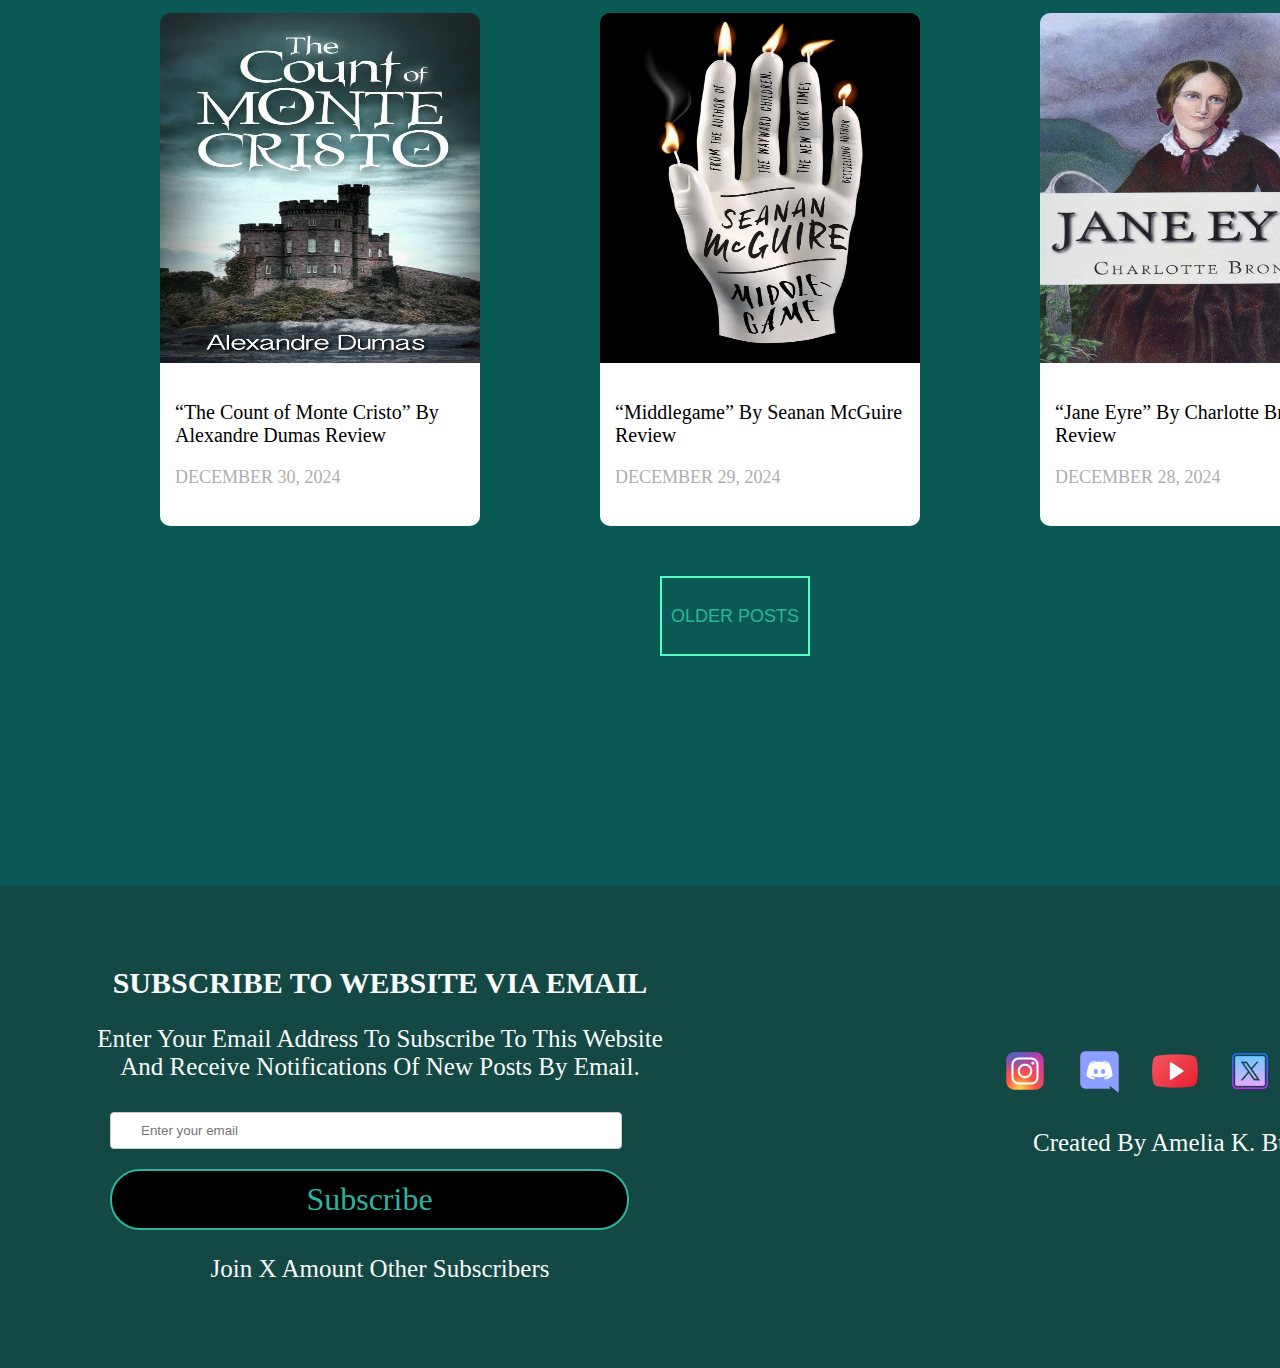
==== commit 7411223d: "Update index.html" ====
--- a/index.html
+++ b/index.html
@@ -393,6 +393,12 @@
                         <img src="./media/icons/insta-icon.png" alt="">
                     </a>
                 </div>
+                <!-- DISCORD -->
+                <div class="discord-link-section-fotter">
+                    <a href="https://discord.gg/QVzKzAtX" target="_blank">
+                        <img src="./media/icons/discord-icon.png" alt="">
+                    </a>
+                </div>
                 <!-- YOTUBE -->
                 <div class="yotube-link-section-footer">
                     <a href="https://www.youtube.com/@politicsbooksandmeoffical" target="_blank">
--- a/css-files/header-body-footer.css
+++ b/css-files/header-body-footer.css
@@ -41,32 +41,44 @@
 .header-name-thing a, .right-side-header a {
   color: #000000;
   text-decoration: none;
+  font-family: "Agdasima", serif;
+}
+
+.header-name-thing a {
+  font-size: 50px;
+}
+
+.right-side-header a {
+  font-size: 40px;
 }
 
 .right-side-header {
-  margin-left: 300px;
+  padding-top: 25px;
+  padding-bottom: 25px;
 }
 
-.vl {
-    border-left: 3px solid #818181;
-    height: 50px;
-    margin-left: 80px;
-    margin-top: 5px;
-  }
+.header-name-thing {
+  padding-top: 20px;
+  padding-bottom: 20px;
+  padding-left: 20px;
+}
+
+.right-side-header {
+  margin-left: 450px;
+}
 
 .page-header, .right-side-header {
     display: flex;
 }
 
 .about-header-button, .info-header-button, .interviews-header-button, .reviews-header-button {
-  margin-left: 20px;
+  margin-left: 50px;
 }
 
 /* FOTTER */
 
 .subscription-form {
   padding: 20px;
-  box-shadow: 0 0 10px rgba(0, 0, 0, 0.2);
   text-align: left;
   width: 600px;
   margin-left: 50px;
@@ -100,11 +112,6 @@
   border: 2px solid #2CB39F;
 }
 
-.subscribe-link:hover {
-  background: #2CB39F;
-  color: #000000;
-}
-
 .subscription-form h1 {
   font-size: 30px;
   text-transform: uppercase;
@@ -126,6 +133,6 @@
   margin-top: 150px;
 }
 
-.yotube-link-section-footer, .x-link-section-fotter, .gmail-link-section-footer {
+.yotube-link-section-footer, .x-link-section-fotter, .gmail-link-section-footer, .discord-link-section-fotter {
   margin-left: 25px;
 }--- a/css-files/index.css
+++ b/css-files/index.css
@@ -102,8 +102,4 @@
     background-color: #0A5955;
     border: 2px solid rgb(82, 254, 197);
     color: #2CB39F;
-}
-
-.main-body-of-container-normal:hover, .date-of-container-normal:hover, .main-body-of-container-large:hover, .date-of-container-large:hover {
-    color: #2CB39F;
 }--- a/css-files/special-effects.css
+++ b/css-files/special-effects.css
@@ -1,4 +1,17 @@
 button:hover {
     background-color: #2CB39F;
     color: #ffffff;
+}
+
+.main-body-of-container-normal:hover, .date-of-container-normal:hover, .main-body-of-container-large:hover, .date-of-container-large:hover {
+    color: #2CB39F;
+}
+
+.subscribe-link:hover {
+    background: #2CB39F;
+    color: #000000;
+  }
+
+.header-name-thing a:hover, .about-header-button a:hover, .info-header-button a:hover, .interviews-header-button A:hover, .reviews-header-button a:hover {
+    color: #818181;
 }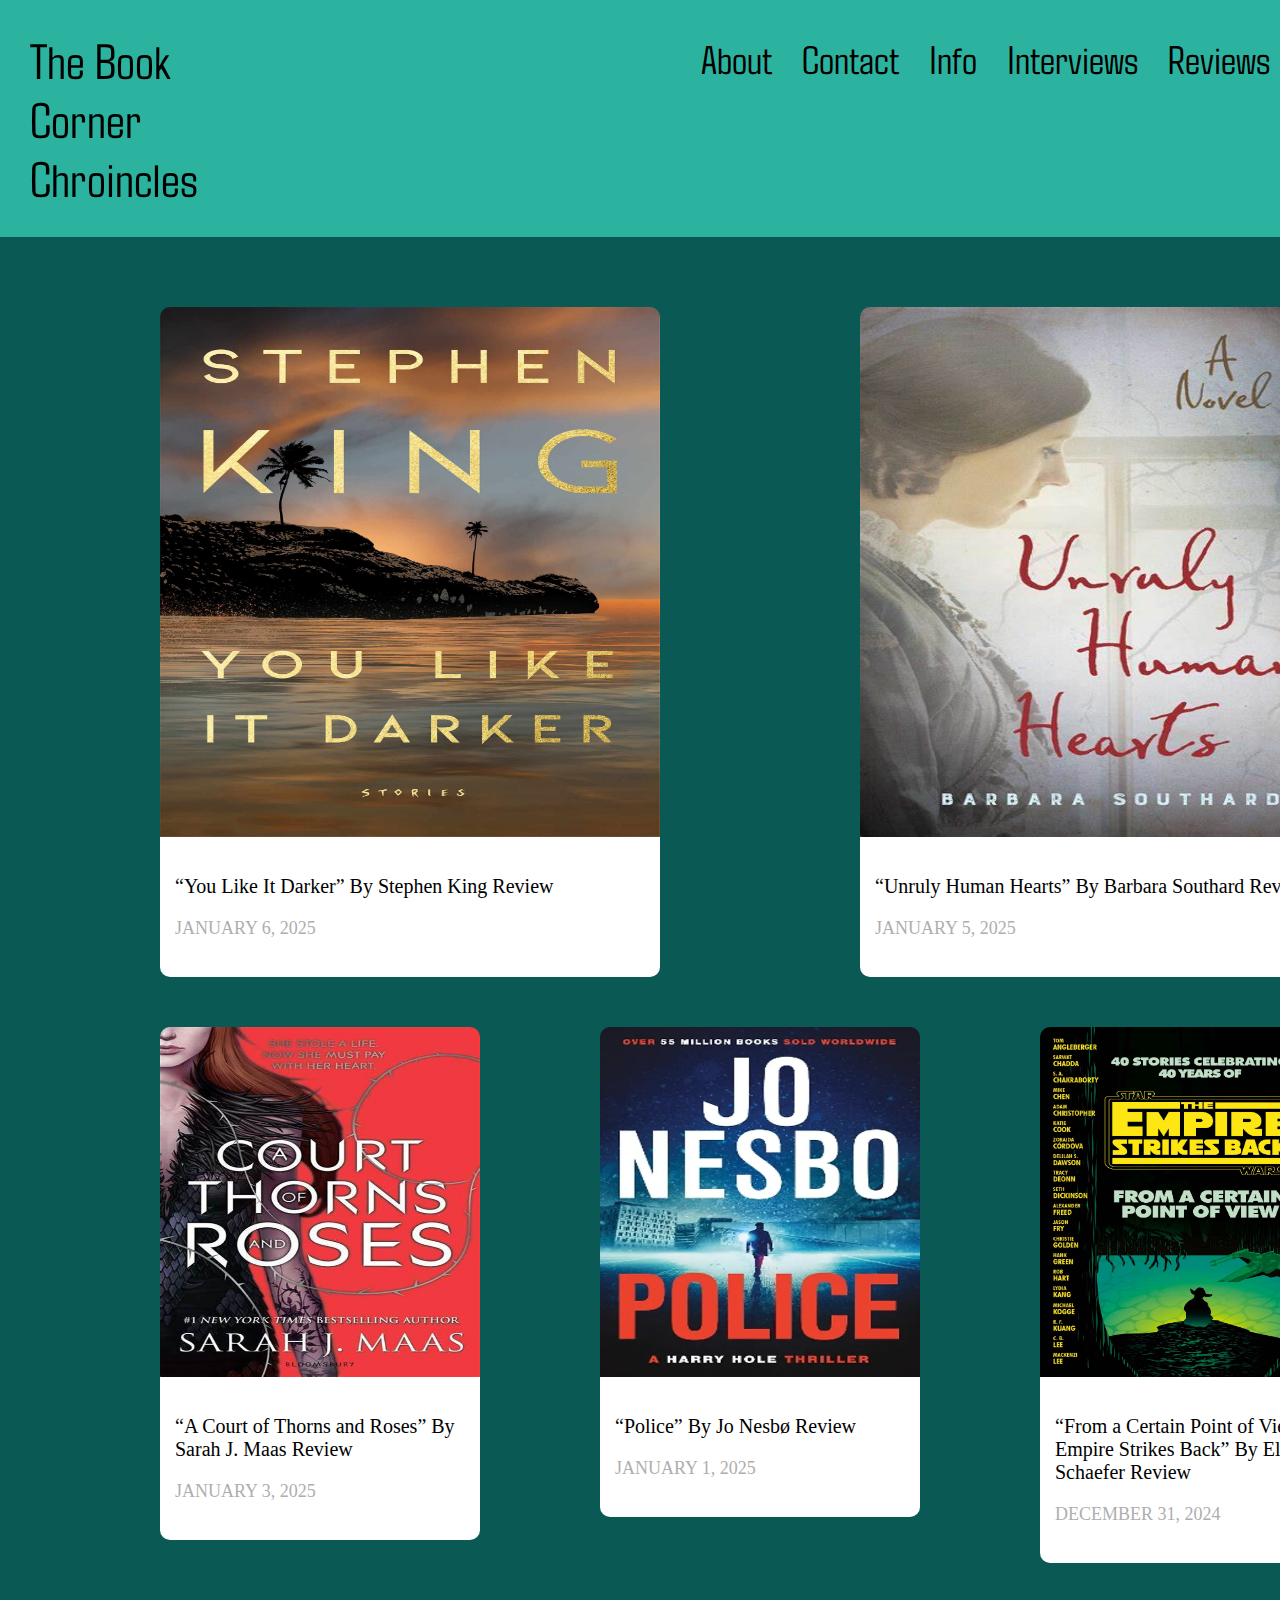
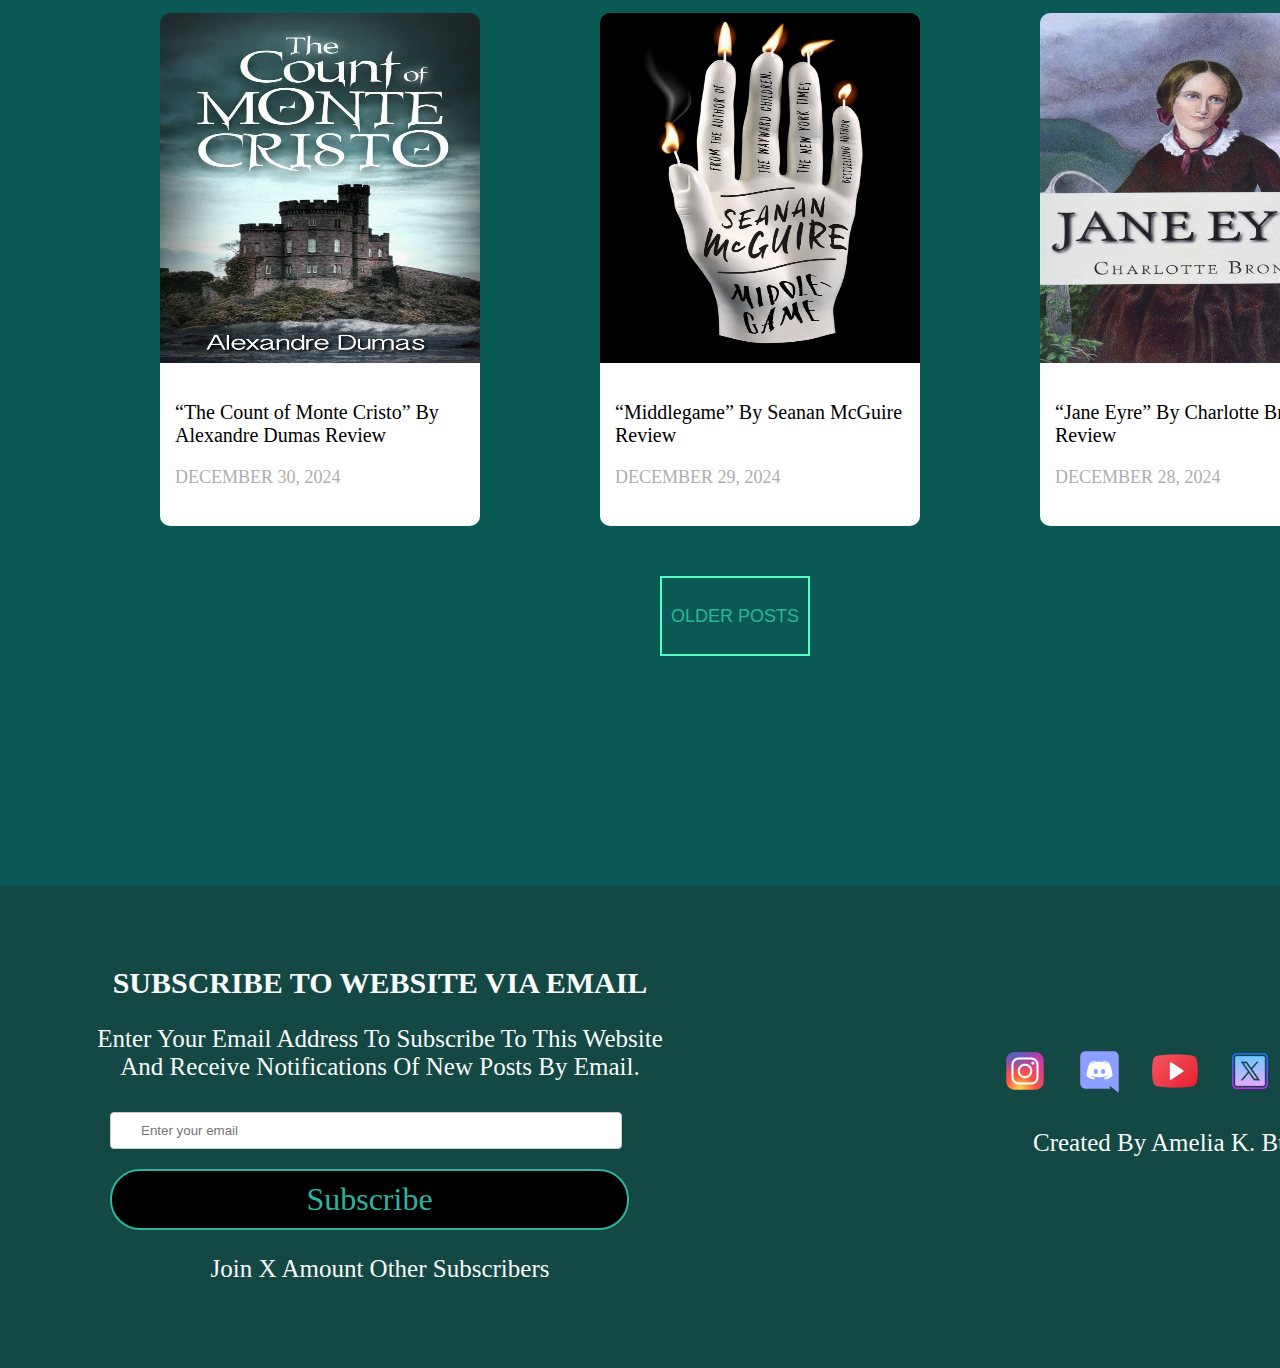
==== commit 77a57e0f: "Update index.html" ====
--- a/index.html
+++ b/index.html
@@ -25,6 +25,10 @@
             <div class="about-header-button">
                 <a href="./html-files/about.html">About</a>
             </div>
+            <!-- CONTACT -->
+            <div class="contact-header-button">
+                <a href="./html-files/contact.html">Contact</a>
+            </div>
             <!-- INFO -->
             <div class="info-header-button">
                 <a href="./html-files/info.html">Info</a>
--- a/css-files/header-body-footer.css
+++ b/css-files/header-body-footer.css
@@ -64,15 +64,15 @@
 }
 
 .right-side-header {
-  margin-left: 450px;
+  margin-left: 400px;
 }
 
 .page-header, .right-side-header {
     display: flex;
 }
 
-.about-header-button, .info-header-button, .interviews-header-button, .reviews-header-button {
-  margin-left: 50px;
+.about-header-button, .info-header-button, .interviews-header-button, .reviews-header-button, .contact-header-button {
+  margin-left: 30px;
 }
 
 /* FOTTER */
--- a/css-files/special-effects.css
+++ b/css-files/special-effects.css
@@ -12,6 +12,6 @@
     color: #000000;
   }
 
-.header-name-thing a:hover, .about-header-button a:hover, .info-header-button a:hover, .interviews-header-button A:hover, .reviews-header-button a:hover {
+.header-name-thing a:hover, .about-header-button a:hover, .info-header-button a:hover, .interviews-header-button A:hover, .reviews-header-button a:hover, .contact-header-button a:hover {
     color: #818181;
 }